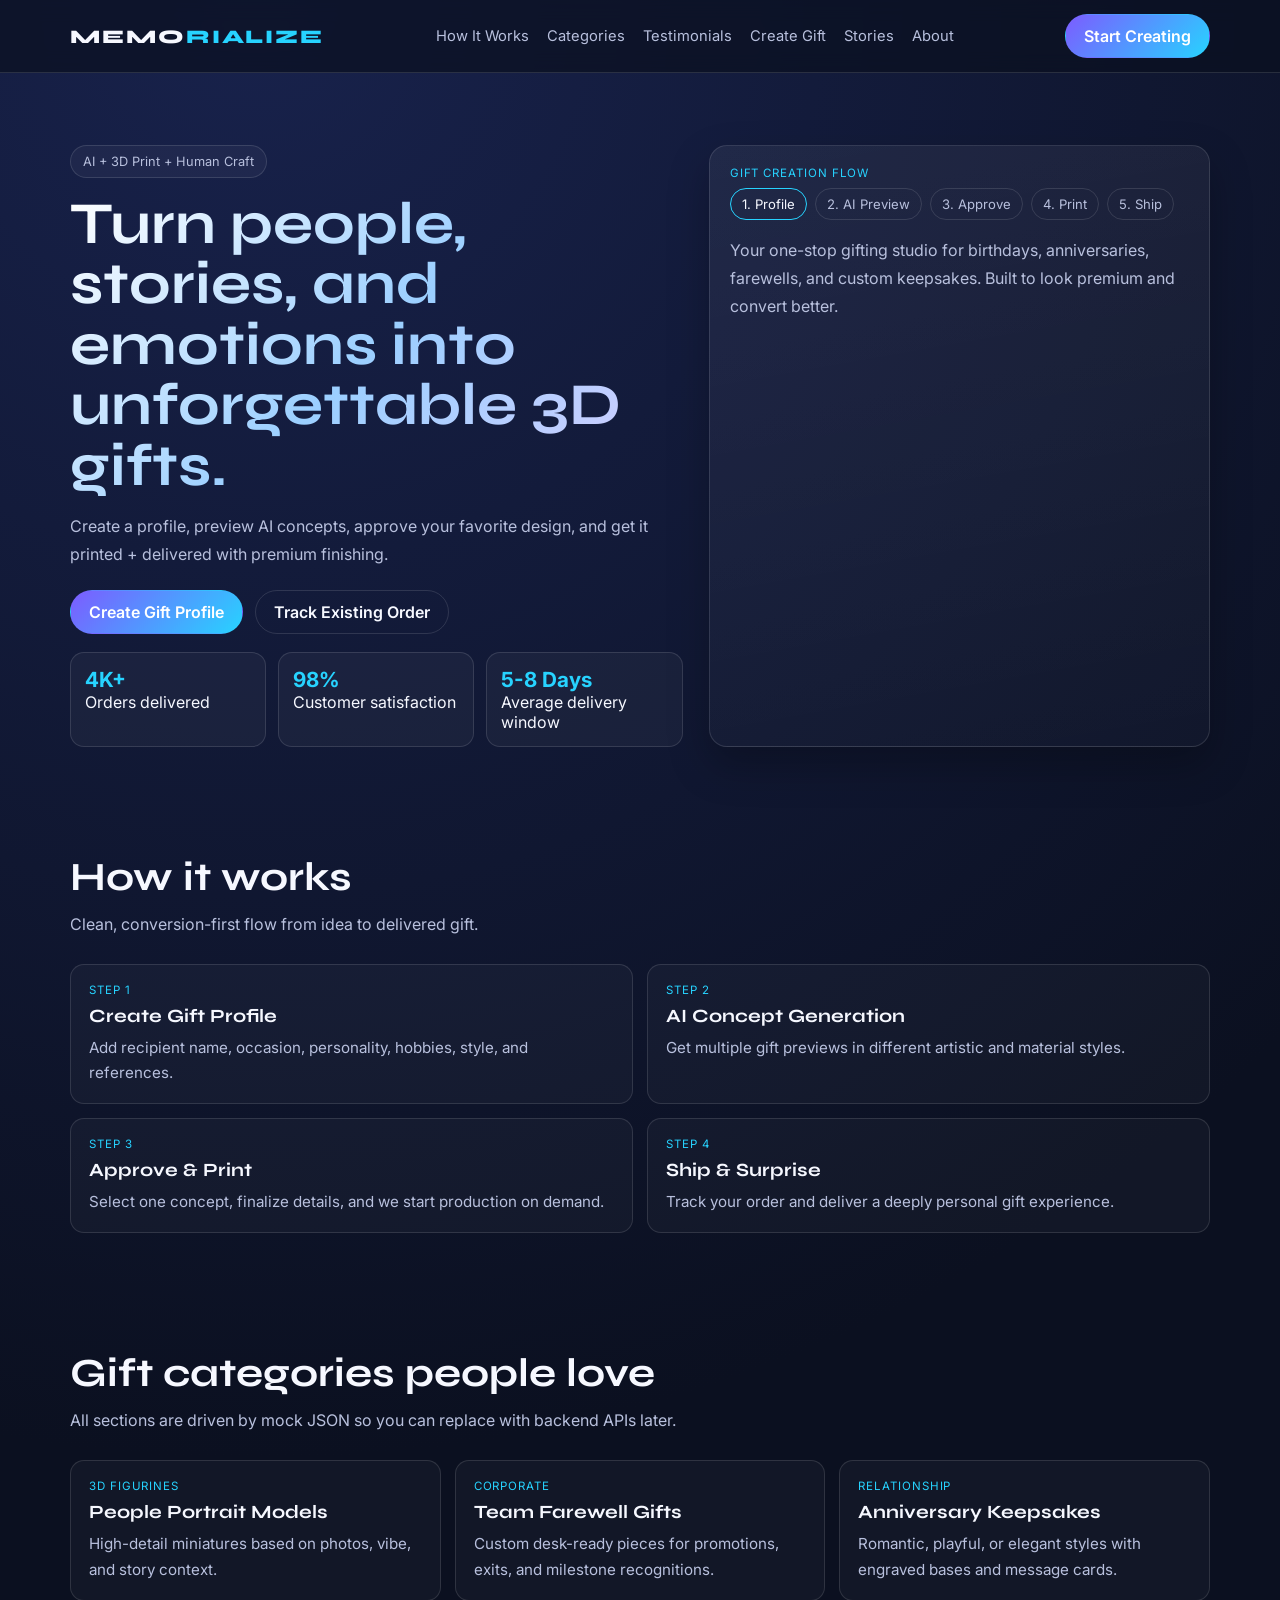
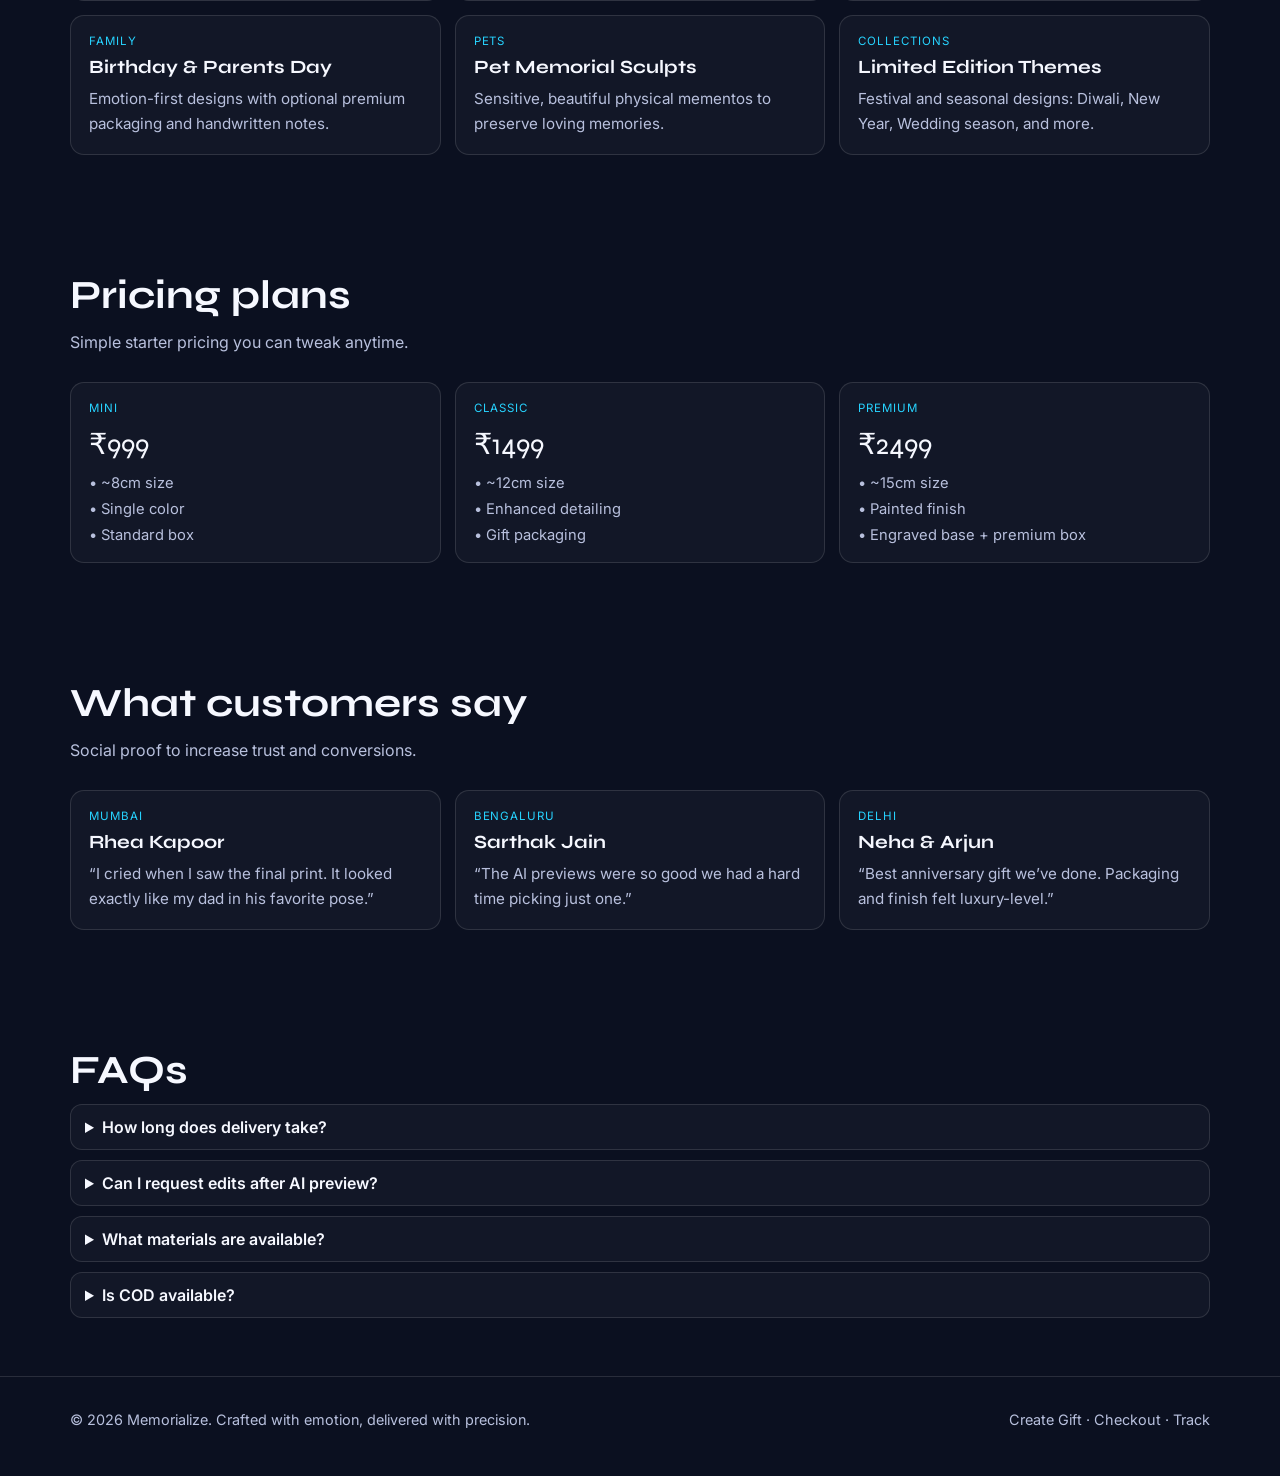
==== index.html @ d3a34fac "Revamp frontend with multi-page gifting flow and JSON-driven mock content" ====
<!DOCTYPE html>
<html lang="en">
<head>
  <meta charset="UTF-8" />
  <meta name="viewport" content="width=device-width, initial-scale=1.0" />
  <title>Memorialize — Custom AI-Powered 3D Gifts</title>
  <link rel="preconnect" href="https://fonts.googleapis.com">
  <link rel="preconnect" href="https://fonts.gstatic.com" crossorigin>
  <link href="https://fonts.googleapis.com/css2?family=Inter:wght@400;500;600;700&family=Syne:wght@600;700;800&display=swap" rel="stylesheet">
  <link rel="stylesheet" href="assets/css/styles.css" />
</head>
<body data-page="home">
  <header class="topbar">
    <div class="container nav">
      <a class="logo" href="index.html">MEMO<span>RIALIZE</span></a>
      <nav class="links">
        <a href="#how">How It Works</a>
        <a href="#categories">Categories</a>
        <a href="#testimonials">Testimonials</a>
        <a href="create-profile.html">Create Gift</a>
        <a href="stories.html">Stories</a>
        <a href="about.html">About</a>
      </nav>
      <a class="btn" href="create-profile.html">Start Creating</a>
    </div>
  </header>

  <main class="container">
    <section class="hero">
      <div>
        <span class="badge">AI + 3D Print + Human Craft</span>
        <h1 class="grad" id="heroTitle"></h1>
        <p class="lead" id="heroSubtitle"></p>
        <div class="hero-actions">
          <a class="btn" href="create-profile.html">Create Gift Profile</a>
          <a class="btn secondary" href="track-order.html">Track Existing Order</a>
        </div>
        <div class="metrics">
          <article class="metric"><b>4K+</b><p>Orders delivered</p></article>
          <article class="metric"><b>98%</b><p>Customer satisfaction</p></article>
          <article class="metric"><b>5-8 Days</b><p>Average delivery window</p></article>
        </div>
      </div>
      <aside class="card panel">
        <div class="kicker">Gift Creation Flow</div>
        <div class="stepper">
          <span class="active">1. Profile</span><span>2. AI Preview</span><span>3. Approve</span><span>4. Print</span><span>5. Ship</span>
        </div>
        <p class="lead">Your one-stop gifting studio for birthdays, anniversaries, farewells, and custom keepsakes. Built to look premium and convert better.</p>
      </aside>
    </section>

    <section class="section" id="how">
      <h2>How it works</h2>
      <p class="sub">Clean, conversion-first flow from idea to delivered gift.</p>
      <div class="grid-2" id="howSteps"></div>
    </section>

    <section class="section" id="categories">
      <h2>Gift categories people love</h2>
      <p class="sub">All sections are driven by mock JSON so you can replace with backend APIs later.</p>
      <div class="grid-3" id="categoriesGrid"></div>
    </section>

    <section class="section">
      <h2>Pricing plans</h2>
      <p class="sub">Simple starter pricing you can tweak anytime.</p>
      <div class="grid-3" id="pricing"></div>
    </section>

    <section class="section" id="testimonials">
      <h2>What customers say</h2>
      <p class="sub">Social proof to increase trust and conversions.</p>
      <div class="grid-3" id="testimonialsGrid"></div>
    </section>

    <section class="section">
      <h2>FAQs</h2>
      <div class="faq" id="faq"></div>
    </section>
  </main>

  <footer class="footer">
    <div class="container" style="display:flex;justify-content:space-between;gap:14px;flex-wrap:wrap;">
      <p>© 2026 Memorialize. Crafted with emotion, delivered with precision.</p>
      <p><a href="create-profile.html">Create Gift</a> · <a href="review-checkout.html">Checkout</a> · <a href="track-order.html">Track</a></p>
    </div>
  </footer>

  <script src="assets/js/main.js"></script>
</body>
</html>
---- assets/css/styles.css ----
:root {
  --bg: #0b1020;
  --bg-soft: #121935;
  --surface: #171f42;
  --surface-2: #1d2755;
  --text: #f6f8ff;
  --muted: #b8c0dd;
  --brand: #7c5cff;
  --brand-2: #27d3ff;
  --accent: #ff5f7a;
  --success: #34d399;
  --border: rgba(255,255,255,0.12);
  --radius: 18px;
  --shadow: 0 18px 40px rgba(0,0,0,0.25);
}
* { box-sizing: border-box; margin: 0; padding: 0; }
body {
  font-family: Inter, system-ui, sans-serif;
  background: radial-gradient(circle at 20% 0%, #18224c 0%, var(--bg) 45%);
  color: var(--text);
  min-height: 100vh;
}
a { color: inherit; text-decoration: none; }
.container { width: min(1140px, 92%); margin: 0 auto; }
.topbar {
  position: sticky; top: 0; z-index: 50;
  backdrop-filter: blur(10px);
  background: rgba(11,16,32,0.7);
  border-bottom: 1px solid var(--border);
}
.nav { display: flex; align-items: center; justify-content: space-between; padding: 14px 0; gap: 20px; }
.logo { font-family: Syne, sans-serif; font-size: 1.2rem; letter-spacing: .1em; font-weight: 800; }
.logo span { color: var(--brand-2); }
.links { display: flex; gap: 18px; flex-wrap: wrap; font-size: .92rem; color: var(--muted); }
.links a:hover { color: var(--text); }
.btn {
  border: 1px solid transparent;
  background: linear-gradient(135deg, var(--brand), var(--brand-2));
  color: white; padding: 11px 18px; border-radius: 999px; font-weight: 600;
  display: inline-flex; align-items: center; gap: 8px;
}
.btn.secondary { background: transparent; border-color: var(--border); color: var(--text); }
.hero { padding: 72px 0 48px; display: grid; grid-template-columns: 1.1fr .9fr; gap: 26px; }
.badge { display: inline-flex; gap: 8px; align-items: center; border:1px solid var(--border); background: rgba(255,255,255,0.04); color: var(--muted); border-radius: 999px; padding: 8px 12px; font-size: .8rem; }
h1 { font-family: Syne, sans-serif; font-size: clamp(2rem,5vw,3.7rem); line-height: 1.02; margin: 16px 0; }
.grad { background: linear-gradient(135deg, #fff, #9bcfff, #d9ceff); -webkit-background-clip: text; color: transparent; }
.lead { color: var(--muted); line-height: 1.75; max-width: 62ch; }
.hero-actions { display: flex; flex-wrap: wrap; gap: 12px; margin-top: 22px; }
.card {
  background: linear-gradient(170deg, rgba(255,255,255,.06), rgba(255,255,255,.02));
  border: 1px solid var(--border);
  border-radius: var(--radius);
  box-shadow: var(--shadow);
}
.panel { padding: 20px; }
.metrics { display: grid; grid-template-columns: repeat(3,1fr); gap: 12px; margin-top: 18px; }
.metric { padding: 14px; border:1px solid var(--border); border-radius: 14px; background: rgba(255,255,255,0.04); }
.metric b { font-size: 1.3rem; color: var(--brand-2); }
.section { padding: 58px 0; }
.section h2 { font-family: Syne, sans-serif; font-size: clamp(1.5rem,3.4vw,2.5rem); margin-bottom: 10px; }
.section p.sub { color: var(--muted); margin-bottom: 26px; line-height: 1.7; }
.grid-3 { display: grid; grid-template-columns: repeat(3,1fr); gap: 14px; }
.grid-2 { display: grid; grid-template-columns: repeat(2,1fr); gap: 14px; }
.item { padding: 18px; border: 1px solid var(--border); border-radius: 14px; background: rgba(255,255,255,0.03); }
.kicker { font-size: .72rem; letter-spacing: .08em; text-transform: uppercase; color: var(--brand-2); margin-bottom: 8px; }
.item h3 { margin-bottom: 8px; font-family: Syne, sans-serif; }
.item p { color: var(--muted); line-height: 1.65; font-size: .95rem; }
.price { font-size: 1.8rem; font-family: Syne, sans-serif; margin: 12px 0; }
ul.clean { list-style: none; display: grid; gap: 8px; color: var(--muted); font-size: .92rem; }
.footer { padding: 34px 0 48px; border-top: 1px solid var(--border); color: var(--muted); font-size: .9rem; }
.faq { display: grid; gap: 10px; }
details { border: 1px solid var(--border); border-radius: 12px; padding: 12px 14px; background: rgba(255,255,255,0.03); }
summary { cursor: pointer; font-weight: 600; }
details p { margin-top: 8px; color: var(--muted); }
.form { display: grid; grid-template-columns: repeat(2,1fr); gap: 12px; }
.field { display: grid; gap: 7px; }
.field label { font-size: .85rem; color: var(--muted); }
.field input, .field textarea, .field select {
  width: 100%; border-radius: 12px; border: 1px solid var(--border);
  background: var(--surface); color: var(--text); padding: 10px 12px; font: inherit;
}
.field textarea { min-height: 110px; }
.full { grid-column: 1/-1; }
.stepper { display: flex; gap: 8px; flex-wrap: wrap; margin-bottom: 16px; }
.stepper span { padding: 7px 11px; border: 1px solid var(--border); border-radius: 999px; color: var(--muted); font-size: .82rem; }
.stepper span.active { border-color: var(--brand-2); color: var(--text); }
.timeline { display: grid; gap: 10px; }
.track-step { border-left: 3px solid var(--border); padding: 8px 0 8px 12px; color: var(--muted); }
.track-step.done { border-color: var(--success); color: #d7fce7; }
.track-step.current { border-color: var(--brand-2); color: #dbf6ff; }
@media (max-width: 900px) {
  .hero, .grid-3, .grid-2, .form { grid-template-columns: 1fr; }
  .links { display: none; }
}
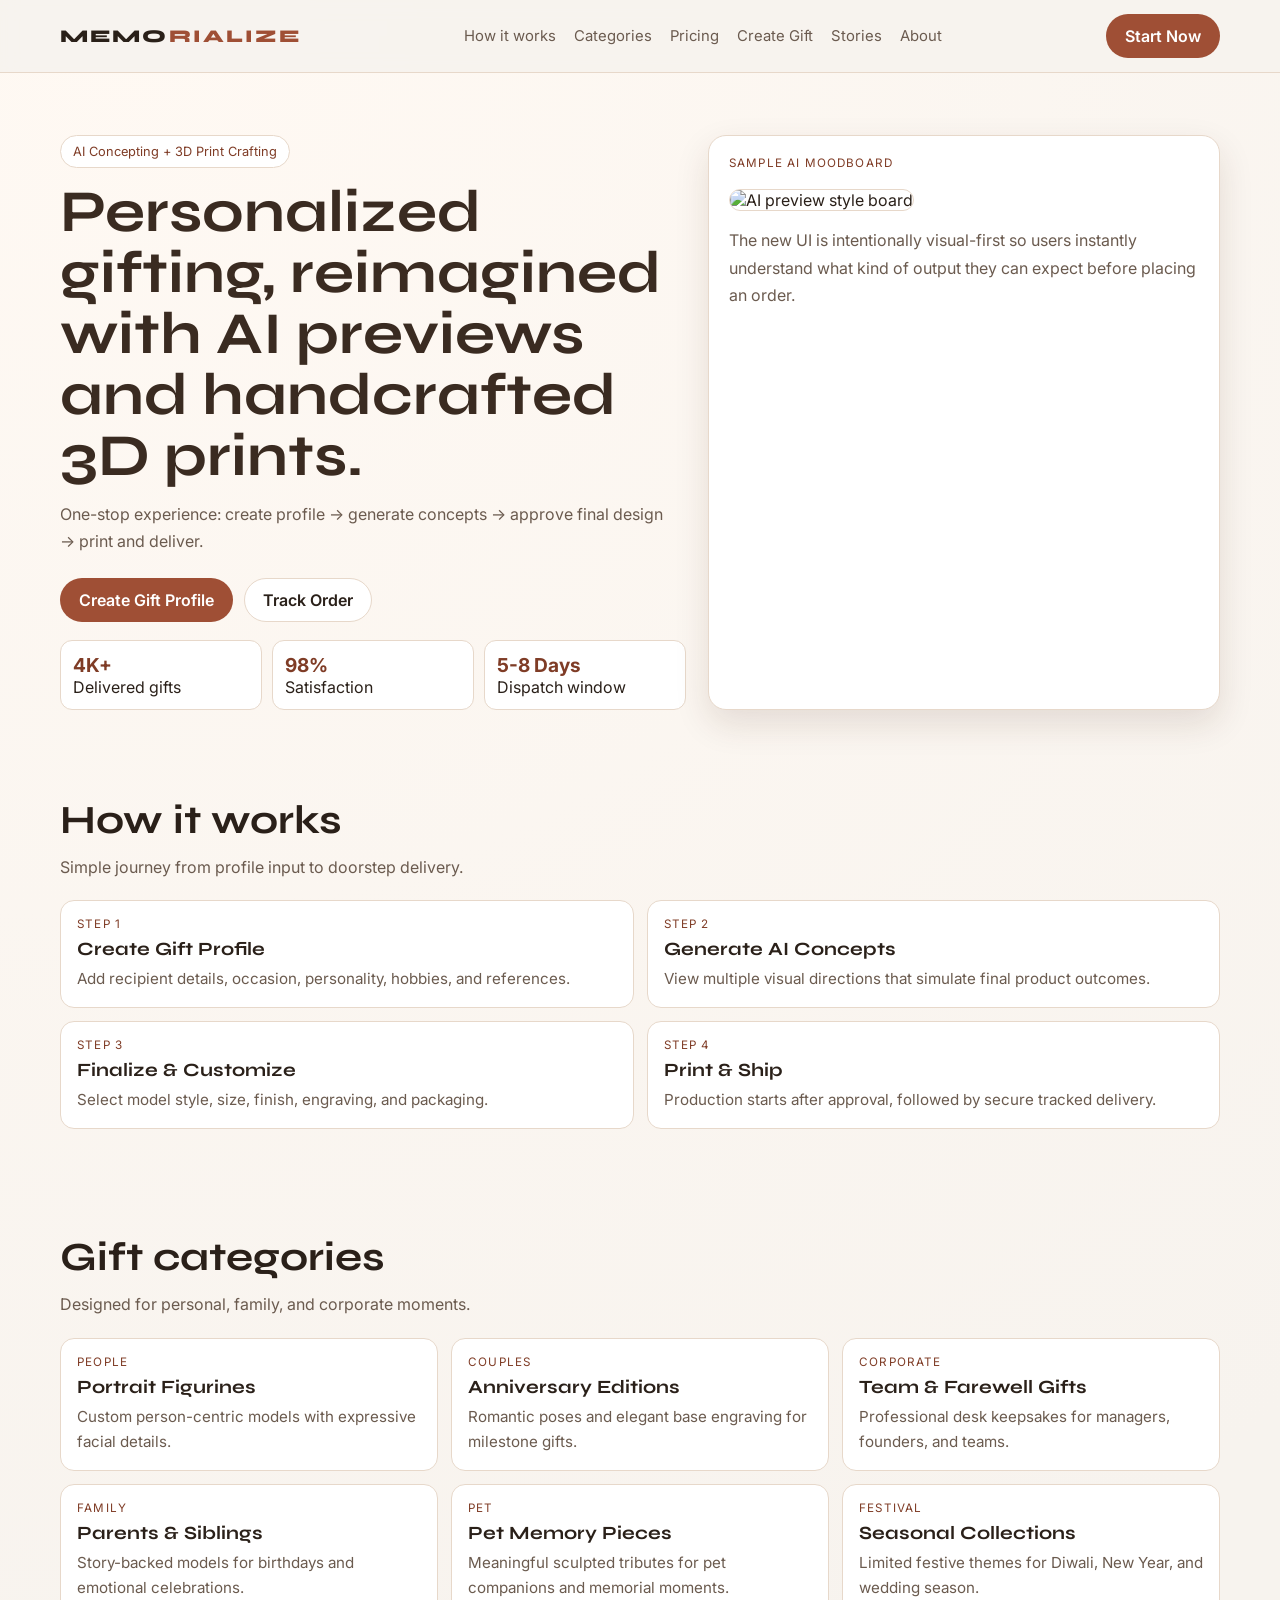
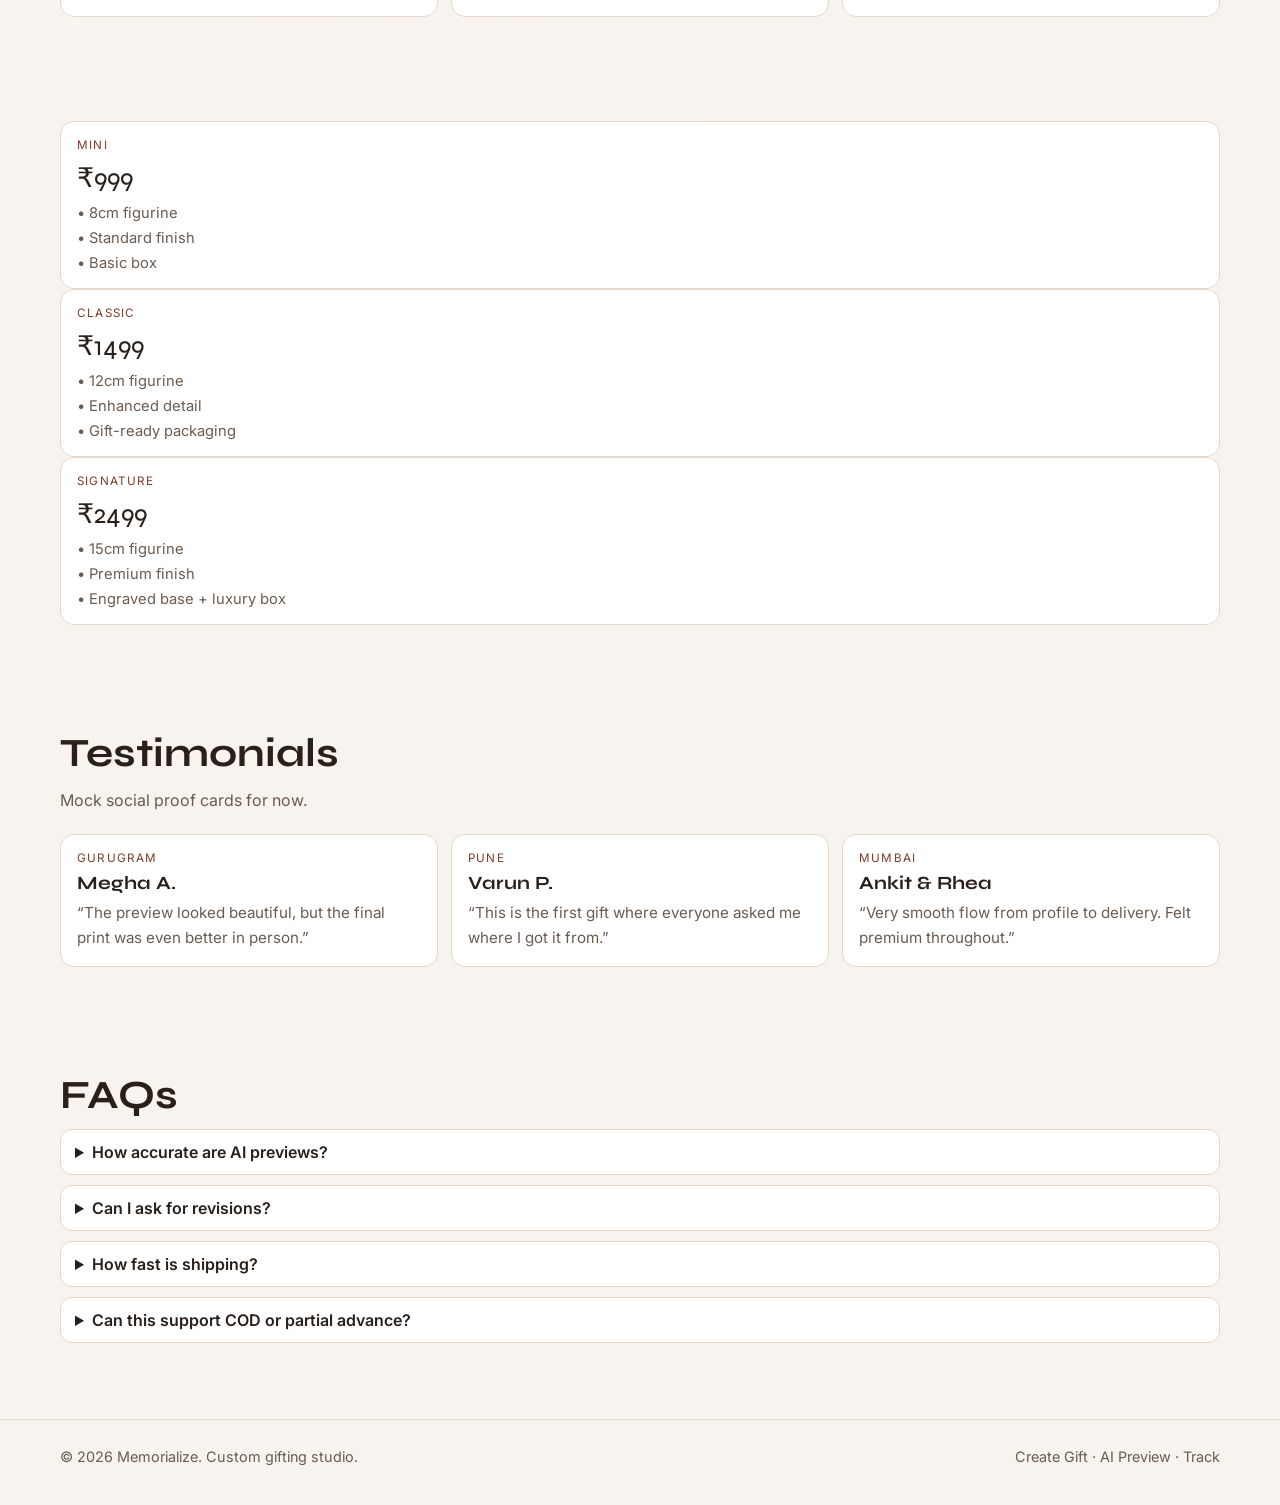
==== commit 2ac6f301: "Complete UI revamp with image-led AI preview flow and warm premium theme" ====
--- a/index.html
+++ b/index.html
@@ -3,7 +3,7 @@
 <head>
   <meta charset="UTF-8" />
   <meta name="viewport" content="width=device-width, initial-scale=1.0" />
-  <title>Memorialize — Custom AI-Powered 3D Gifts</title>
+  <title>Memorialize — One-stop Custom Gifting</title>
   <link rel="preconnect" href="https://fonts.googleapis.com">
   <link rel="preconnect" href="https://fonts.gstatic.com" crossorigin>
   <link href="https://fonts.googleapis.com/css2?family=Inter:wght@400;500;600;700&family=Syne:wght@600;700;800&display=swap" rel="stylesheet">
@@ -14,79 +14,77 @@
     <div class="container nav">
       <a class="logo" href="index.html">MEMO<span>RIALIZE</span></a>
       <nav class="links">
-        <a href="#how">How It Works</a>
+        <a href="#how">How it works</a>
         <a href="#categories">Categories</a>
-        <a href="#testimonials">Testimonials</a>
+        <a href="#pricing">Pricing</a>
         <a href="create-profile.html">Create Gift</a>
         <a href="stories.html">Stories</a>
         <a href="about.html">About</a>
       </nav>
-      <a class="btn" href="create-profile.html">Start Creating</a>
+      <a class="btn" href="create-profile.html">Start Now</a>
     </div>
   </header>
 
   <main class="container">
     <section class="hero">
       <div>
-        <span class="badge">AI + 3D Print + Human Craft</span>
+        <span class="badge">AI Concepting + 3D Print Crafting</span>
         <h1 class="grad" id="heroTitle"></h1>
         <p class="lead" id="heroSubtitle"></p>
         <div class="hero-actions">
           <a class="btn" href="create-profile.html">Create Gift Profile</a>
-          <a class="btn secondary" href="track-order.html">Track Existing Order</a>
+          <a class="btn secondary" href="track-order.html">Track Order</a>
         </div>
         <div class="metrics">
-          <article class="metric"><b>4K+</b><p>Orders delivered</p></article>
-          <article class="metric"><b>98%</b><p>Customer satisfaction</p></article>
-          <article class="metric"><b>5-8 Days</b><p>Average delivery window</p></article>
+          <article class="metric"><b>4K+</b><span>Delivered gifts</span></article>
+          <article class="metric"><b>98%</b><span>Satisfaction</span></article>
+          <article class="metric"><b>5-8 Days</b><span>Dispatch window</span></article>
         </div>
       </div>
       <aside class="card panel">
-        <div class="kicker">Gift Creation Flow</div>
-        <div class="stepper">
-          <span class="active">1. Profile</span><span>2. AI Preview</span><span>3. Approve</span><span>4. Print</span><span>5. Ship</span>
-        </div>
-        <p class="lead">Your one-stop gifting studio for birthdays, anniversaries, farewells, and custom keepsakes. Built to look premium and convert better.</p>
+        <div class="kicker">Sample AI Moodboard</div>
+        <img class="preview-image" id="heroImage" src="" alt="Gift visual style" />
+        <p class="lead">The new UI is intentionally visual-first so users instantly understand what kind of output they can expect before placing an order.</p>
       </aside>
     </section>
 
-    <section class="section" id="how">
+    <section id="how" class="section">
       <h2>How it works</h2>
-      <p class="sub">Clean, conversion-first flow from idea to delivered gift.</p>
+      <p class="sub">Simple journey from profile input to doorstep delivery.</p>
       <div class="grid-2" id="howSteps"></div>
     </section>
 
-    <section class="section" id="categories">
-      <h2>Gift categories people love</h2>
-      <p class="sub">All sections are driven by mock JSON so you can replace with backend APIs later.</p>
+    <section id="categories" class="section">
+      <h2>Gift categories</h2>
+      <p class="sub">Designed for personal, family, and corporate moments.</p>
       <div class="grid-3" id="categoriesGrid"></div>
     </section>
 
-    <section class="section">
-      <h2>Pricing plans</h2>
-      <p class="sub">Simple starter pricing you can tweak anytime.</p>
+    <section id="pricing" class="section">
+      <h2>Pricing</h2>
+      <p class="sub">Starter plans with room for premium upsells.</p>
       <div class="grid-3" id="pricing"></div>
     </section>
 
-    <section class="section" id="testimonials">
-      <h2>What customers say</h2>
-      <p class="sub">Social proof to increase trust and conversions.</p>
+    <section class="section">
+      <h2>Testimonials</h2>
+      <p class="sub">Mock social proof cards for now.</p>
       <div class="grid-3" id="testimonialsGrid"></div>
     </section>
 
     <section class="section">
       <h2>FAQs</h2>
-      <div class="faq" id="faq"></div>
+      <div id="faq" class="faq"></div>
     </section>
   </main>
 
   <footer class="footer">
-    <div class="container" style="display:flex;justify-content:space-between;gap:14px;flex-wrap:wrap;">
-      <p>© 2026 Memorialize. Crafted with emotion, delivered with precision.</p>
-      <p><a href="create-profile.html">Create Gift</a> · <a href="review-checkout.html">Checkout</a> · <a href="track-order.html">Track</a></p>
+    <div class="container" style="display:flex;justify-content:space-between;flex-wrap:wrap;gap:10px">
+      <p>© 2026 Memorialize. Custom gifting studio.</p>
+      <p><a href="create-profile.html">Create Gift</a> · <a href="ai-preview.html">AI Preview</a> · <a href="track-order.html">Track</a></p>
     </div>
   </footer>
 
   <script src="assets/js/main.js"></script>
 </body>
-</html>
+</html>
--- a/assets/css/styles.css
+++ b/assets/css/styles.css
@@ -1,94 +1,132 @@
 :root {
-  --bg: #0b1020;
-  --bg-soft: #121935;
-  --surface: #171f42;
-  --surface-2: #1d2755;
-  --text: #f6f8ff;
-  --muted: #b8c0dd;
-  --brand: #7c5cff;
-  --brand-2: #27d3ff;
-  --accent: #ff5f7a;
-  --success: #34d399;
-  --border: rgba(255,255,255,0.12);
+  --bg: #f7f3ee;
+  --bg-soft: #fffdf9;
+  --surface: #ffffff;
+  --surface-alt: #f1e7db;
+  --text: #2a2019;
+  --muted: #6b5b4f;
+  --brand: #9f4f35;
+  --brand-dark: #7f3c26;
+  --accent: #d48f5f;
+  --ok: #2f7d5b;
+  --border: #e7d8ca;
   --radius: 18px;
-  --shadow: 0 18px 40px rgba(0,0,0,0.25);
+  --shadow: 0 14px 35px rgba(69, 35, 13, .12);
 }
 * { box-sizing: border-box; margin: 0; padding: 0; }
+html, body { min-height: 100%; }
 body {
-  font-family: Inter, system-ui, sans-serif;
-  background: radial-gradient(circle at 20% 0%, #18224c 0%, var(--bg) 45%);
+  font-family: Inter, system-ui, -apple-system, sans-serif;
   color: var(--text);
-  min-height: 100vh;
+  background: radial-gradient(circle at 10% 0%, #fff9f3 0%, var(--bg) 55%);
 }
 a { color: inherit; text-decoration: none; }
-.container { width: min(1140px, 92%); margin: 0 auto; }
+.container { width: min(1160px, 92%); margin: 0 auto; }
 .topbar {
-  position: sticky; top: 0; z-index: 50;
-  backdrop-filter: blur(10px);
-  background: rgba(11,16,32,0.7);
+  position: sticky; top: 0; z-index: 60;
+  background: rgba(247, 243, 238, 0.93);
+  backdrop-filter: blur(8px);
   border-bottom: 1px solid var(--border);
 }
-.nav { display: flex; align-items: center; justify-content: space-between; padding: 14px 0; gap: 20px; }
-.logo { font-family: Syne, sans-serif; font-size: 1.2rem; letter-spacing: .1em; font-weight: 800; }
-.logo span { color: var(--brand-2); }
-.links { display: flex; gap: 18px; flex-wrap: wrap; font-size: .92rem; color: var(--muted); }
-.links a:hover { color: var(--text); }
+.nav { display: flex; align-items: center; justify-content: space-between; gap: 16px; padding: 14px 0; }
+.logo { font-family: Syne, sans-serif; letter-spacing: .12em; font-weight: 800; font-size: 1.12rem; }
+.logo span { color: var(--brand); }
+.links { display: flex; flex-wrap: wrap; gap: 18px; color: var(--muted); font-size: .93rem; }
+.links a:hover { color: var(--brand-dark); }
 .btn {
   border: 1px solid transparent;
-  background: linear-gradient(135deg, var(--brand), var(--brand-2));
-  color: white; padding: 11px 18px; border-radius: 999px; font-weight: 600;
-  display: inline-flex; align-items: center; gap: 8px;
+  background: var(--brand);
+  color: #fff;
+  padding: 11px 18px;
+  border-radius: 999px;
+  font-weight: 600;
+  display: inline-flex;
+  align-items: center;
+  gap: 8px;
 }
-.btn.secondary { background: transparent; border-color: var(--border); color: var(--text); }
-.hero { padding: 72px 0 48px; display: grid; grid-template-columns: 1.1fr .9fr; gap: 26px; }
-.badge { display: inline-flex; gap: 8px; align-items: center; border:1px solid var(--border); background: rgba(255,255,255,0.04); color: var(--muted); border-radius: 999px; padding: 8px 12px; font-size: .8rem; }
-h1 { font-family: Syne, sans-serif; font-size: clamp(2rem,5vw,3.7rem); line-height: 1.02; margin: 16px 0; }
-.grad { background: linear-gradient(135deg, #fff, #9bcfff, #d9ceff); -webkit-background-clip: text; color: transparent; }
-.lead { color: var(--muted); line-height: 1.75; max-width: 62ch; }
-.hero-actions { display: flex; flex-wrap: wrap; gap: 12px; margin-top: 22px; }
+.btn:hover { background: var(--brand-dark); }
+.btn.secondary { background: #fff; color: var(--text); border-color: var(--border); }
+.hero {
+  padding: 62px 0 34px;
+  display: grid;
+  grid-template-columns: 1.1fr .9fr;
+  gap: 22px;
+}
+.badge {
+  display: inline-flex;
+  gap: 8px;
+  font-size: .8rem;
+  color: var(--brand-dark);
+  background: #fff;
+  border: 1px solid var(--border);
+  border-radius: 999px;
+  padding: 8px 12px;
+}
+h1 { font-family: Syne, sans-serif; font-size: clamp(2rem, 5.3vw, 3.7rem); line-height: 1.03; margin: 14px 0; }
+.grad { color: #3a2b21; }
+.lead { color: var(--muted); line-height: 1.72; max-width: 62ch; }
+.hero-actions { display: flex; flex-wrap: wrap; gap: 11px; margin-top: 22px; }
 .card {
-  background: linear-gradient(170deg, rgba(255,255,255,.06), rgba(255,255,255,.02));
   border: 1px solid var(--border);
+  background: var(--surface);
   border-radius: var(--radius);
   box-shadow: var(--shadow);
 }
 .panel { padding: 20px; }
-.metrics { display: grid; grid-template-columns: repeat(3,1fr); gap: 12px; margin-top: 18px; }
-.metric { padding: 14px; border:1px solid var(--border); border-radius: 14px; background: rgba(255,255,255,0.04); }
-.metric b { font-size: 1.3rem; color: var(--brand-2); }
-.section { padding: 58px 0; }
-.section h2 { font-family: Syne, sans-serif; font-size: clamp(1.5rem,3.4vw,2.5rem); margin-bottom: 10px; }
-.section p.sub { color: var(--muted); margin-bottom: 26px; line-height: 1.7; }
-.grid-3 { display: grid; grid-template-columns: repeat(3,1fr); gap: 14px; }
-.grid-2 { display: grid; grid-template-columns: repeat(2,1fr); gap: 14px; }
-.item { padding: 18px; border: 1px solid var(--border); border-radius: 14px; background: rgba(255,255,255,0.03); }
-.kicker { font-size: .72rem; letter-spacing: .08em; text-transform: uppercase; color: var(--brand-2); margin-bottom: 8px; }
-.item h3 { margin-bottom: 8px; font-family: Syne, sans-serif; }
+.preview-image {
+  width: 100%;
+  height: 260px;
+  object-fit: cover;
+  border-radius: 14px;
+  border: 1px solid var(--border);
+  margin: 12px 0 16px;
+}
+.metrics { display: grid; grid-template-columns: repeat(3, 1fr); gap: 10px; margin-top: 18px; }
+.metric { background: #fff; border: 1px solid var(--border); border-radius: 12px; padding: 12px; }
+.metric b { display: block; color: var(--brand-dark); font-size: 1.2rem; }
+.section { padding: 52px 0; }
+.section h2 { font-family: Syne, sans-serif; font-size: clamp(1.45rem, 3.5vw, 2.5rem); margin-bottom: 10px; }
+.section p.sub { color: var(--muted); margin-bottom: 20px; line-height: 1.65; }
+.grid-2 { display: grid; grid-template-columns: repeat(2, 1fr); gap: 13px; }
+.grid-3 { display: grid; grid-template-columns: repeat(3, 1fr); gap: 13px; }
+.item {
+  border: 1px solid var(--border);
+  border-radius: 14px;
+  background: var(--surface);
+  padding: 16px;
+}
+.item h3 { font-family: Syne, sans-serif; margin-bottom: 6px; }
 .item p { color: var(--muted); line-height: 1.65; font-size: .95rem; }
-.price { font-size: 1.8rem; font-family: Syne, sans-serif; margin: 12px 0; }
-ul.clean { list-style: none; display: grid; gap: 8px; color: var(--muted); font-size: .92rem; }
-.footer { padding: 34px 0 48px; border-top: 1px solid var(--border); color: var(--muted); font-size: .9rem; }
+.kicker { font-size: .73rem; text-transform: uppercase; letter-spacing: .1em; color: var(--brand-dark); margin-bottom: 7px; }
+.price { font-family: Syne, sans-serif; font-size: 1.7rem; margin: 10px 0; }
+ul.clean { list-style: none; display: grid; gap: 7px; color: var(--muted); font-size: .92rem; }
 .faq { display: grid; gap: 10px; }
-details { border: 1px solid var(--border); border-radius: 12px; padding: 12px 14px; background: rgba(255,255,255,0.03); }
+details { border: 1px solid var(--border); border-radius: 12px; background: var(--surface); padding: 12px 14px; }
 summary { cursor: pointer; font-weight: 600; }
 details p { margin-top: 8px; color: var(--muted); }
-.form { display: grid; grid-template-columns: repeat(2,1fr); gap: 12px; }
+.stepper { display: flex; flex-wrap: wrap; gap: 7px; margin-bottom: 14px; }
+.stepper span { border: 1px solid var(--border); border-radius: 999px; padding: 7px 10px; color: var(--muted); font-size: .82rem; }
+.stepper span.active { border-color: var(--brand); color: var(--brand-dark); font-weight: 600; }
+.form { display: grid; grid-template-columns: repeat(2, 1fr); gap: 12px; }
 .field { display: grid; gap: 7px; }
 .field label { font-size: .85rem; color: var(--muted); }
 .field input, .field textarea, .field select {
-  width: 100%; border-radius: 12px; border: 1px solid var(--border);
-  background: var(--surface); color: var(--text); padding: 10px 12px; font: inherit;
+  border: 1px solid var(--border);
+  border-radius: 12px;
+  background: var(--bg-soft);
+  color: var(--text);
+  font: inherit;
+  padding: 10px 12px;
 }
-.field textarea { min-height: 110px; }
-.full { grid-column: 1/-1; }
-.stepper { display: flex; gap: 8px; flex-wrap: wrap; margin-bottom: 16px; }
-.stepper span { padding: 7px 11px; border: 1px solid var(--border); border-radius: 999px; color: var(--muted); font-size: .82rem; }
-.stepper span.active { border-color: var(--brand-2); color: var(--text); }
+.field textarea { min-height: 100px; }
+.full { grid-column: 1 / -1; }
 .timeline { display: grid; gap: 10px; }
 .track-step { border-left: 3px solid var(--border); padding: 8px 0 8px 12px; color: var(--muted); }
-.track-step.done { border-color: var(--success); color: #d7fce7; }
-.track-step.current { border-color: var(--brand-2); color: #dbf6ff; }
+.track-step.done { border-color: var(--ok); color: #245e45; }
+.track-step.current { border-color: var(--brand); color: var(--brand-dark); }
+.footer { margin-top: 24px; border-top: 1px solid var(--border); color: var(--muted); padding: 28px 0 40px; font-size: .9rem; }
 @media (max-width: 900px) {
-  .hero, .grid-3, .grid-2, .form { grid-template-columns: 1fr; }
+  .hero, .grid-2, .grid-3, .form { grid-template-columns: 1fr; }
   .links { display: none; }
+  .preview-image { height: 220px; }
 }
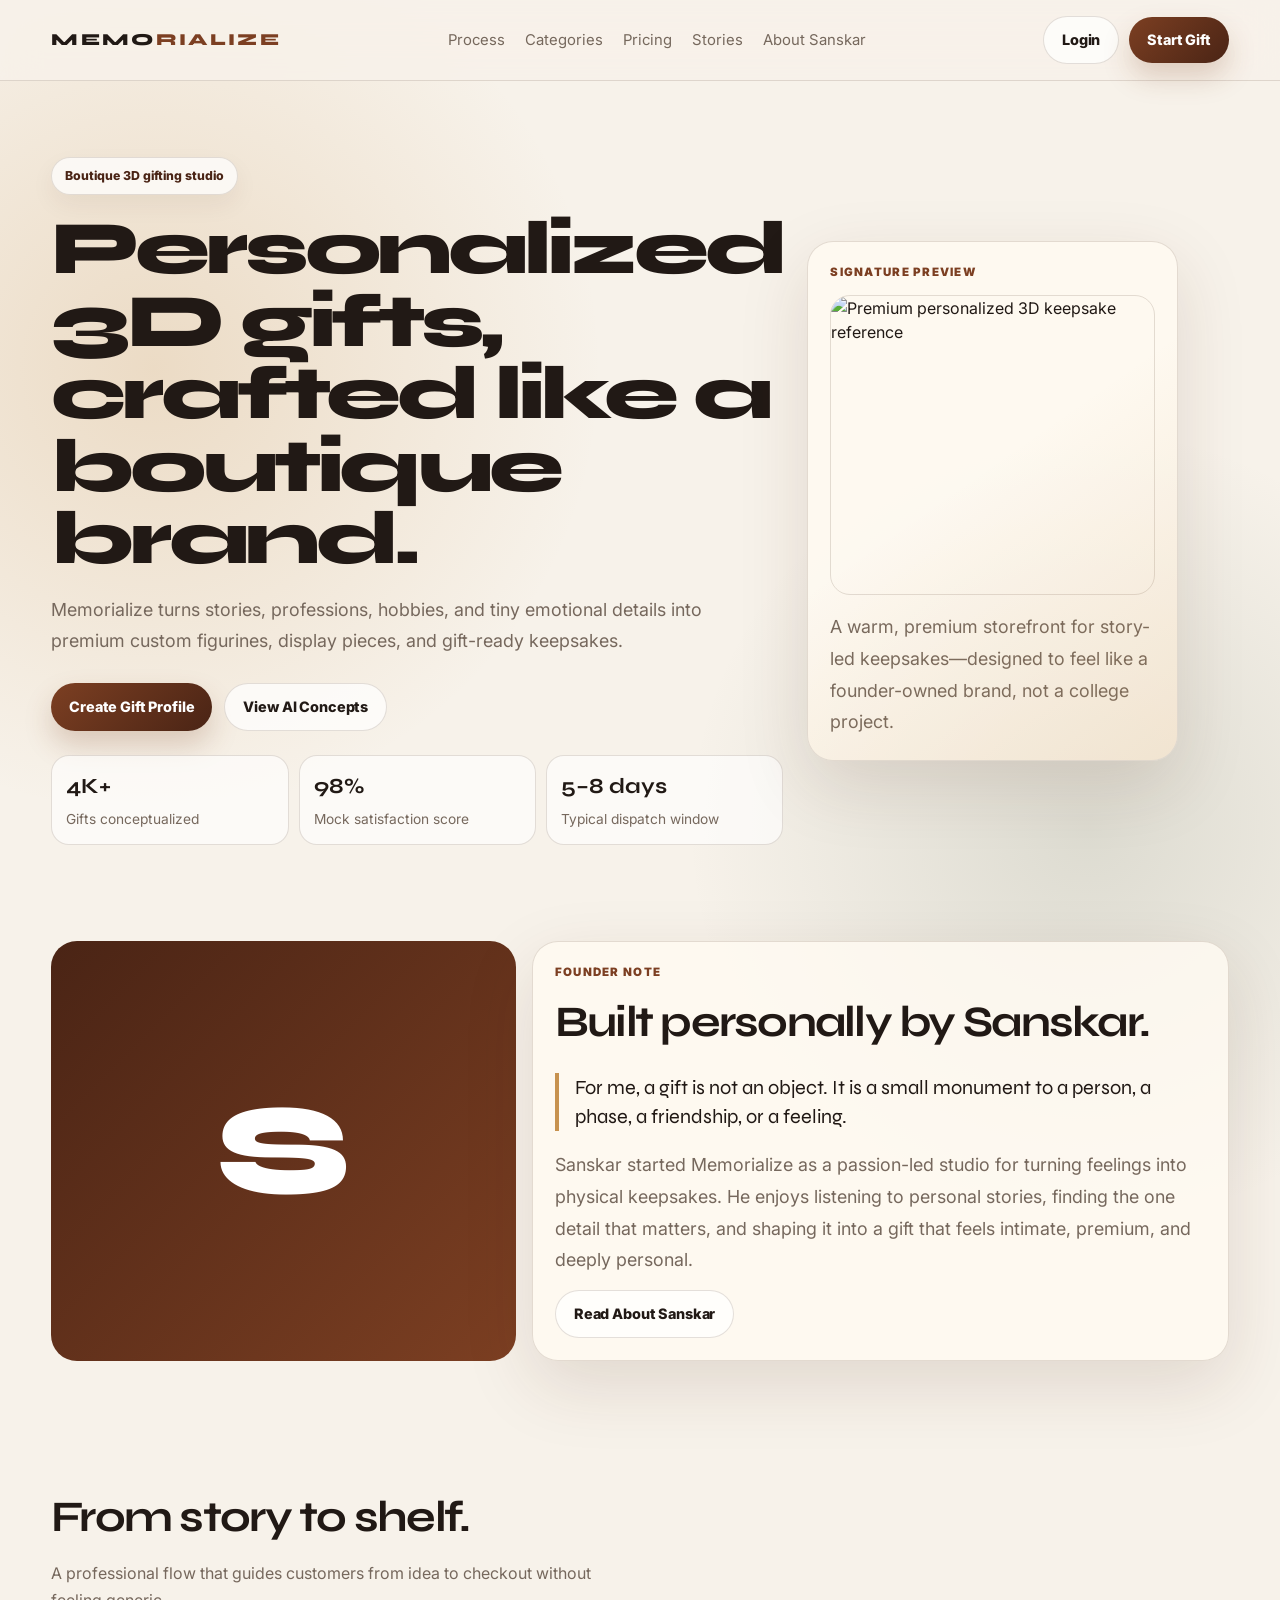
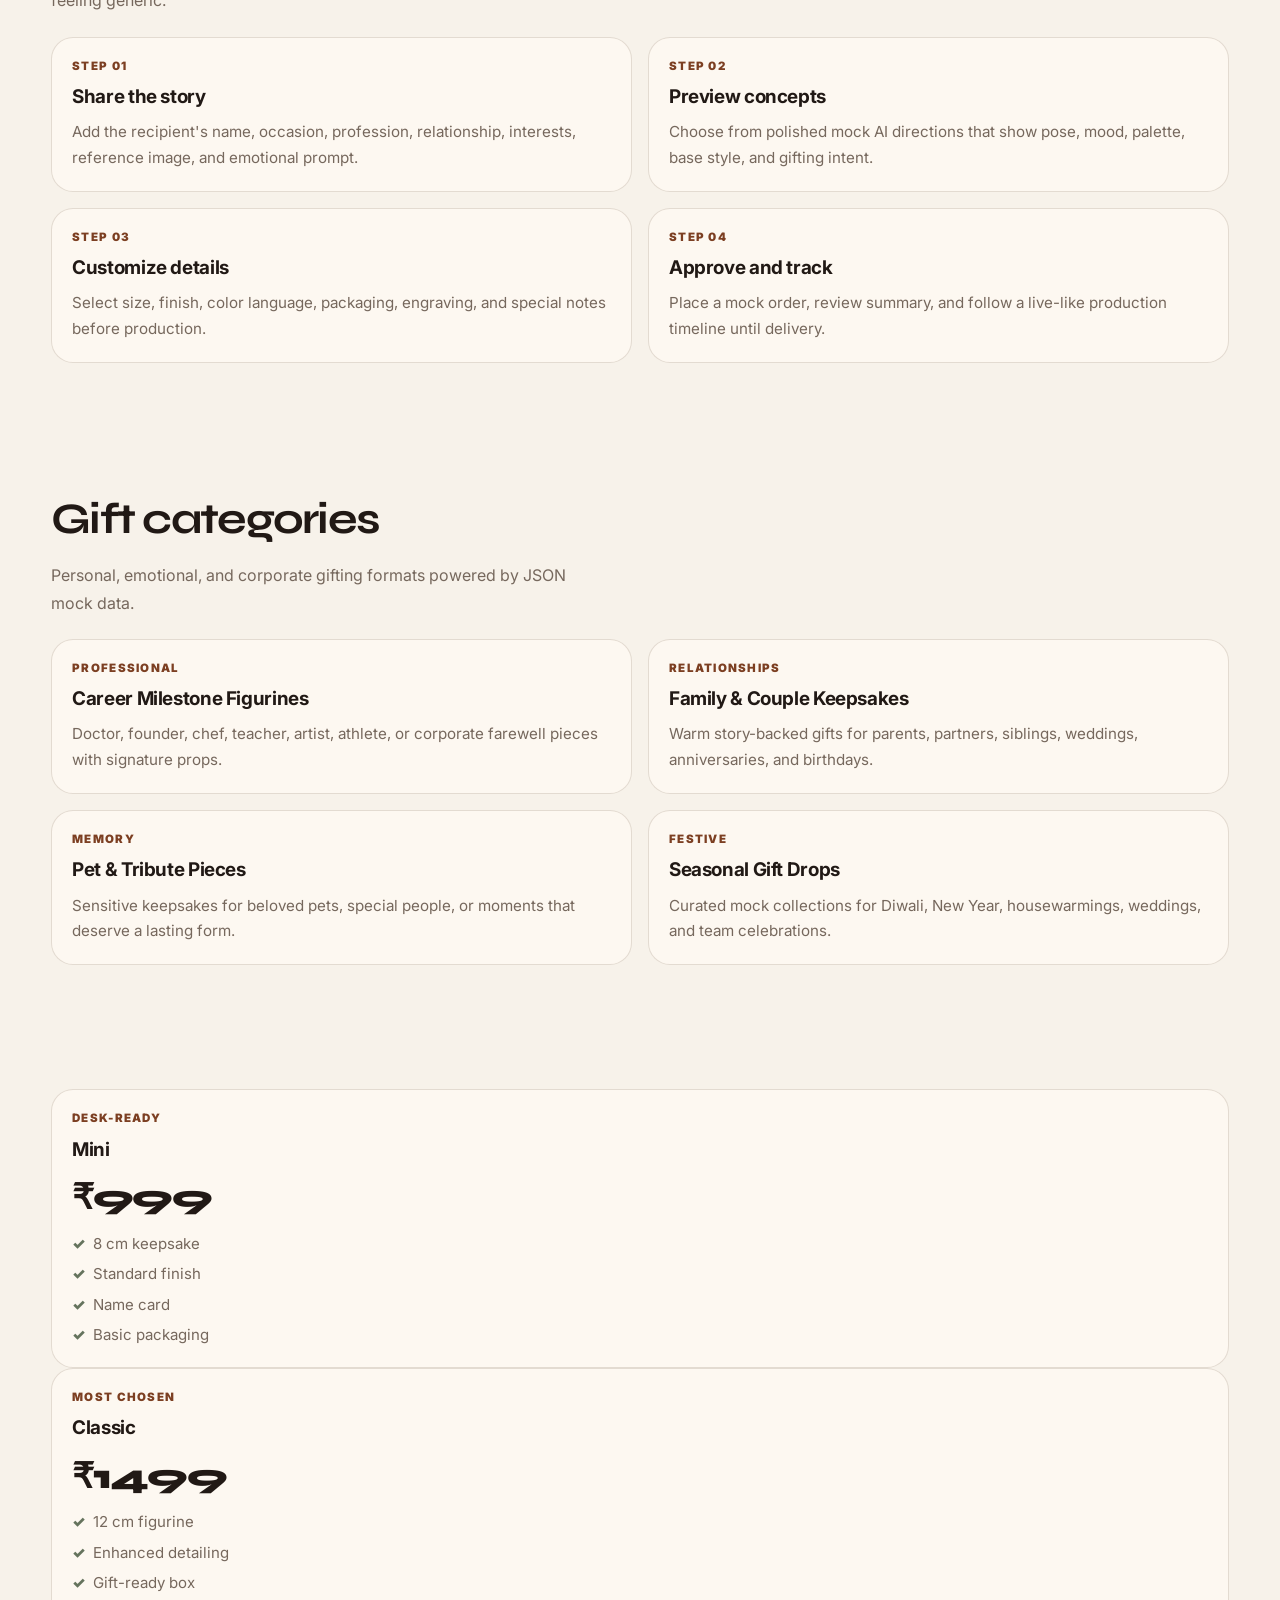
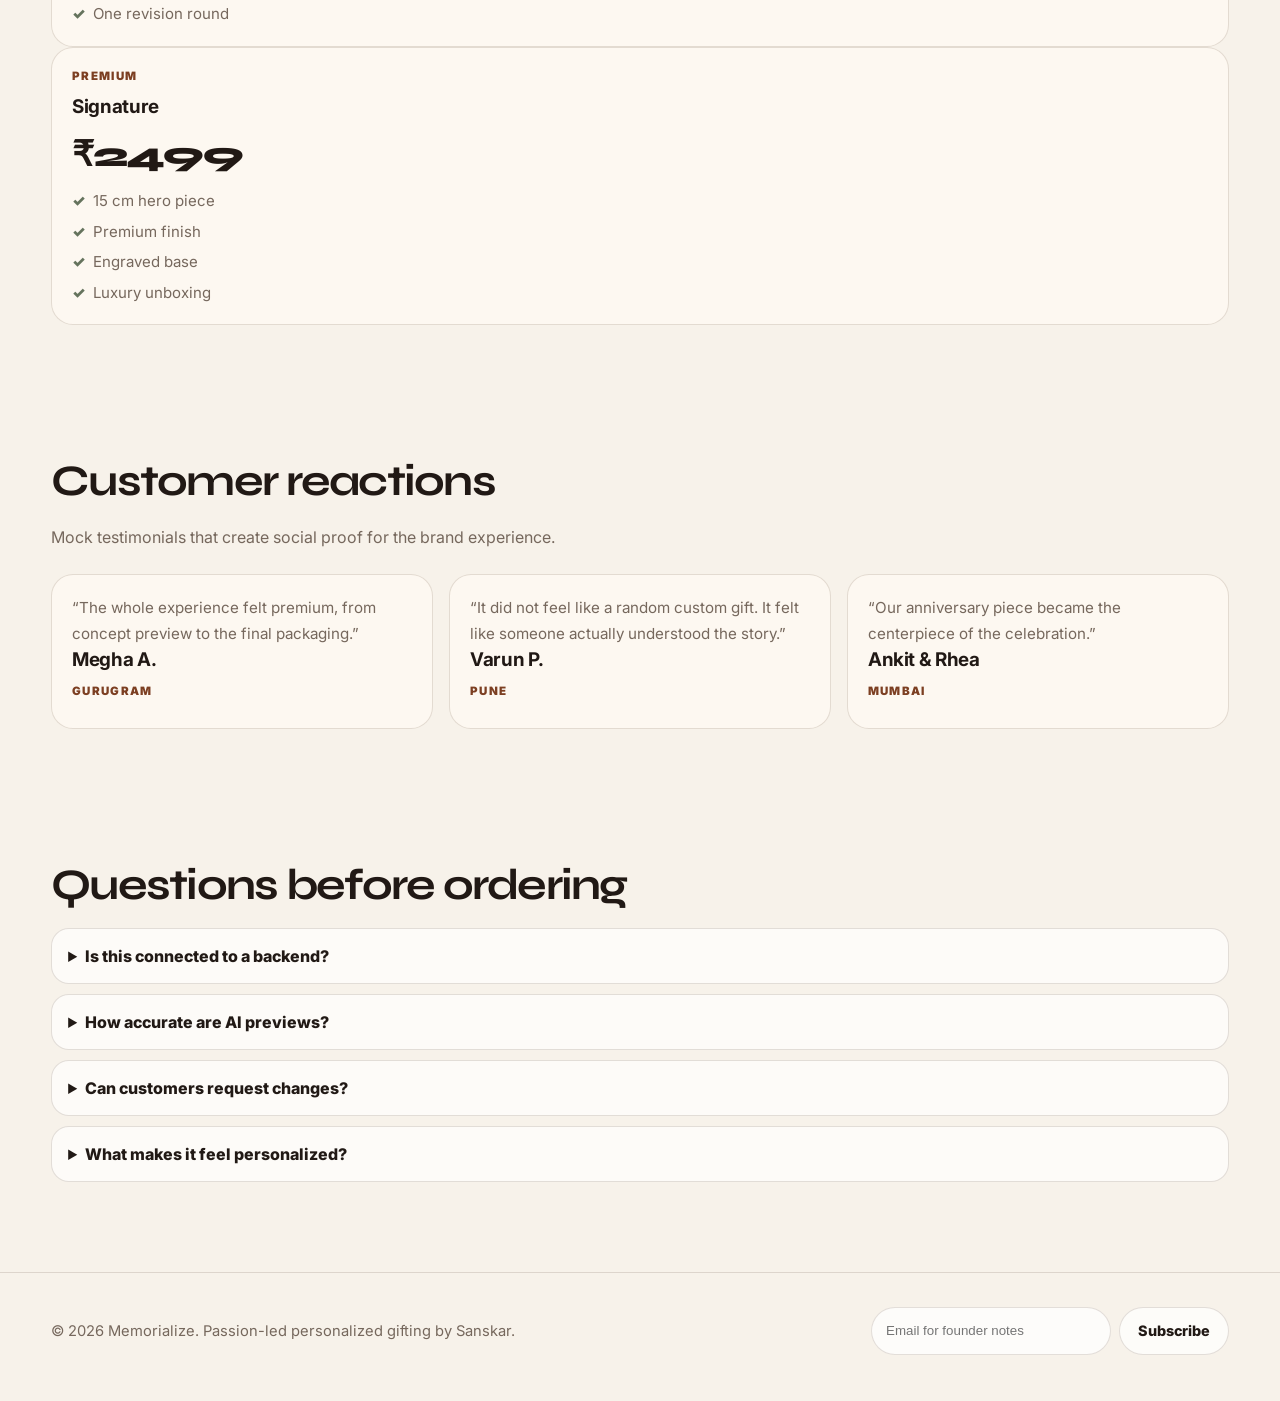
==== commit 9b402380: "Polish Memorialize brand experience" ====
--- a/index.html
+++ b/index.html
@@ -3,10 +3,10 @@
 <head>
   <meta charset="UTF-8" />
   <meta name="viewport" content="width=device-width, initial-scale=1.0" />
-  <title>Memorialize — One-stop Custom Gifting</title>
+  <title>Memorialize — Personalized Premium Keepsakes</title>
   <link rel="preconnect" href="https://fonts.googleapis.com">
   <link rel="preconnect" href="https://fonts.gstatic.com" crossorigin>
-  <link href="https://fonts.googleapis.com/css2?family=Inter:wght@400;500;600;700&family=Syne:wght@600;700;800&display=swap" rel="stylesheet">
+  <link href="https://fonts.googleapis.com/css2?family=Inter:wght@400;500;600;700;800&family=Syne:wght@600;700;800&display=swap" rel="stylesheet">
   <link rel="stylesheet" href="assets/css/styles.css" />
 </head>
 <body data-page="home">
@@ -14,77 +14,79 @@
     <div class="container nav">
       <a class="logo" href="index.html">MEMO<span>RIALIZE</span></a>
       <nav class="links">
-        <a href="#how">How it works</a>
+        <a href="#how">Process</a>
         <a href="#categories">Categories</a>
         <a href="#pricing">Pricing</a>
-        <a href="create-profile.html">Create Gift</a>
         <a href="stories.html">Stories</a>
-        <a href="about.html">About</a>
+        <a href="about.html">About Sanskar</a>
       </nav>
-      <a class="btn" href="create-profile.html">Start Now</a>
+      <div class="nav-actions"><span id="authBadge"></span><a class="btn secondary" href="login.html">Login</a><a class="btn" href="create-profile.html">Start Gift</a></div>
     </div>
   </header>
 
   <main class="container">
     <section class="hero">
       <div>
-        <span class="badge">AI Concepting + 3D Print Crafting</span>
+        <span class="badge">Boutique 3D gifting studio</span>
         <h1 class="grad" id="heroTitle"></h1>
         <p class="lead" id="heroSubtitle"></p>
         <div class="hero-actions">
           <a class="btn" href="create-profile.html">Create Gift Profile</a>
-          <a class="btn secondary" href="track-order.html">Track Order</a>
+          <a class="btn secondary" href="ai-preview.html">View AI Concepts</a>
         </div>
-        <div class="metrics">
-          <article class="metric"><b>4K+</b><span>Delivered gifts</span></article>
-          <article class="metric"><b>98%</b><span>Satisfaction</span></article>
-          <article class="metric"><b>5-8 Days</b><span>Dispatch window</span></article>
-        </div>
+        <div class="metrics" id="metrics"></div>
       </div>
-      <aside class="card panel">
-        <div class="kicker">Sample AI Moodboard</div>
+      <aside class="card panel art-card">
+        <div class="kicker">Signature preview</div>
         <img class="preview-image" id="heroImage" src="" alt="Gift visual style" />
-        <p class="lead">The new UI is intentionally visual-first so users instantly understand what kind of output they can expect before placing an order.</p>
+        <p class="lead">A warm, premium storefront for story-led keepsakes—designed to feel like a founder-owned brand, not a college project.</p>
       </aside>
     </section>
 
+    <section class="section owner-strip">
+      <div class="owner-mark"><span>S</span></div>
+      <article class="card panel">
+        <div class="kicker">Founder note</div>
+        <h2>Built personally by Sanskar.</h2>
+        <p class="quote" id="ownerQuote"></p>
+        <p class="lead" id="ownerBio"></p>
+        <div class="card-actions"><a class="btn secondary" href="about.html">Read About Sanskar</a></div>
+      </article>
+    </section>
+
     <section id="how" class="section">
-      <h2>How it works</h2>
-      <p class="sub">Simple journey from profile input to doorstep delivery.</p>
+      <div class="section-heading"><div><h2>From story to shelf.</h2><p class="sub">A professional flow that guides customers from idea to checkout without feeling generic.</p></div></div>
       <div class="grid-2" id="howSteps"></div>
     </section>
 
     <section id="categories" class="section">
-      <h2>Gift categories</h2>
-      <p class="sub">Designed for personal, family, and corporate moments.</p>
-      <div class="grid-3" id="categoriesGrid"></div>
+      <div class="section-heading"><div><h2>Gift categories</h2><p class="sub">Personal, emotional, and corporate gifting formats powered by JSON mock data.</p></div></div>
+      <div class="grid-2" id="categoriesGrid"></div>
     </section>
 
     <section id="pricing" class="section">
-      <h2>Pricing</h2>
-      <p class="sub">Starter plans with room for premium upsells.</p>
+      <div class="section-heading"><div><h2>Clear premium pricing</h2><p class="sub">Mock packages with simple positioning for future payment integration.</p></div></div>
       <div class="grid-3" id="pricing"></div>
     </section>
 
     <section class="section">
-      <h2>Testimonials</h2>
-      <p class="sub">Mock social proof cards for now.</p>
+      <div class="section-heading"><div><h2>Customer reactions</h2><p class="sub">Mock testimonials that create social proof for the brand experience.</p></div></div>
       <div class="grid-3" id="testimonialsGrid"></div>
     </section>
 
     <section class="section">
-      <h2>FAQs</h2>
+      <h2>Questions before ordering</h2>
       <div id="faq" class="faq"></div>
     </section>
   </main>
 
   <footer class="footer">
-    <div class="container" style="display:flex;justify-content:space-between;flex-wrap:wrap;gap:10px">
-      <p>© 2026 Memorialize. Custom gifting studio.</p>
-      <p><a href="create-profile.html">Create Gift</a> · <a href="ai-preview.html">AI Preview</a> · <a href="track-order.html">Track</a></p>
+    <div class="container footer-grid">
+      <p>© 2026 Memorialize. Passion-led personalized gifting by Sanskar.</p>
+      <form class="newsletter" id="newsletterForm"><input type="email" placeholder="Email for founder notes" required><button class="btn secondary" type="submit">Subscribe</button></form>
     </div>
   </footer>
 
   <script src="assets/js/main.js"></script>
 </body>
-</html>+</html>
--- a/assets/css/styles.css
+++ b/assets/css/styles.css
@@ -1,132 +1,134 @@
 :root {
-  --bg: #f7f3ee;
-  --bg-soft: #fffdf9;
-  --surface: #ffffff;
-  --surface-alt: #f1e7db;
-  --text: #2a2019;
-  --muted: #6b5b4f;
-  --brand: #9f4f35;
-  --brand-dark: #7f3c26;
-  --accent: #d48f5f;
-  --ok: #2f7d5b;
-  --border: #e7d8ca;
-  --radius: 18px;
-  --shadow: 0 14px 35px rgba(69, 35, 13, .12);
+  --bg: #f7f2ea;
+  --bg-deep: #15110d;
+  --panel: #fffaf2;
+  --panel-bright: #ffffff;
+  --panel-soft: #fbf4e8;
+  --text: #211915;
+  --muted: #76685d;
+  --line: rgba(89, 65, 45, 0.16);
+  --brand: #7c3f22;
+  --brand-strong: #4a2415;
+  --gold: #c7924f;
+  --sage: #65735d;
+  --radius: 26px;
+  --shadow: 0 24px 70px rgba(74, 36, 21, 0.13);
 }
 * { box-sizing: border-box; margin: 0; padding: 0; }
+html { scroll-behavior: smooth; }
 html, body { min-height: 100%; }
 body {
-  font-family: Inter, system-ui, -apple-system, sans-serif;
+  font-family: Inter, -apple-system, BlinkMacSystemFont, "SF Pro Text", sans-serif;
+  background:
+    radial-gradient(circle at 12% 8%, rgba(199, 146, 79, .24), transparent 28rem),
+    radial-gradient(circle at 85% 18%, rgba(101, 115, 93, .18), transparent 25rem),
+    var(--bg);
   color: var(--text);
-  background: radial-gradient(circle at 10% 0%, #fff9f3 0%, var(--bg) 55%);
+  line-height: 1.5;
 }
 a { color: inherit; text-decoration: none; }
-.container { width: min(1160px, 92%); margin: 0 auto; }
+img { max-width: 100%; display: block; }
+.container { width: min(1180px, 92%); margin: 0 auto; }
 .topbar {
-  position: sticky; top: 0; z-index: 60;
-  background: rgba(247, 243, 238, 0.93);
-  backdrop-filter: blur(8px);
-  border-bottom: 1px solid var(--border);
+  position: sticky; top: 0; z-index: 50;
+  backdrop-filter: saturate(160%) blur(18px);
+  background: rgba(247, 242, 234, 0.86);
+  border-bottom: 1px solid var(--line);
 }
-.nav { display: flex; align-items: center; justify-content: space-between; gap: 16px; padding: 14px 0; }
-.logo { font-family: Syne, sans-serif; letter-spacing: .12em; font-weight: 800; font-size: 1.12rem; }
+.nav { display: flex; align-items: center; justify-content: space-between; gap: 18px; padding: 16px 0; }
+.logo { font-family: Syne, sans-serif; font-size: 1.05rem; letter-spacing: .14em; font-weight: 800; }
 .logo span { color: var(--brand); }
-.links { display: flex; flex-wrap: wrap; gap: 18px; color: var(--muted); font-size: .93rem; }
-.links a:hover { color: var(--brand-dark); }
+.links { display: flex; align-items: center; gap: 20px; color: var(--muted); font-size: .93rem; }
+.links a:hover { color: var(--brand-strong); }
+.nav-actions { display: flex; align-items: center; gap: 10px; }
+#authBadge { color: var(--sage); font-size: .82rem; font-weight: 700; }
 .btn {
-  border: 1px solid transparent;
-  background: var(--brand);
-  color: #fff;
-  padding: 11px 18px;
-  border-radius: 999px;
-  font-weight: 600;
-  display: inline-flex;
-  align-items: center;
-  gap: 8px;
+  display: inline-flex; align-items: center; justify-content: center; gap: 8px;
+  border: 0; cursor: pointer; border-radius: 999px; padding: 12px 18px;
+  font: inherit; font-weight: 800; font-size: .9rem; letter-spacing: -.01em;
+  transition: transform .2s ease, box-shadow .2s ease, background .2s ease;
+  background: linear-gradient(135deg, var(--brand), var(--brand-strong)); color: #fff;
+  box-shadow: 0 14px 28px rgba(124, 63, 34, .22);
 }
-.btn:hover { background: var(--brand-dark); }
-.btn.secondary { background: #fff; color: var(--text); border-color: var(--border); }
-.hero {
-  padding: 62px 0 34px;
-  display: grid;
-  grid-template-columns: 1.1fr .9fr;
-  gap: 22px;
+.btn:hover { transform: translateY(-1px); box-shadow: 0 18px 32px rgba(124, 63, 34, .28); }
+.btn.secondary { background: rgba(255,255,255,.72); color: var(--text); border: 1px solid var(--line); box-shadow: none; }
+.hero { padding: 76px 0 34px; display: grid; grid-template-columns: 1.12fr .88fr; gap: 24px; align-items: center; }
+.badge {
+  display: inline-flex; align-items: center; gap: 8px; width: fit-content;
+  font-size: .77rem; color: var(--brand-strong); font-weight: 800;
+  background: rgba(255,255,255,.72); border: 1px solid var(--line); border-radius: 999px; padding: 9px 13px;
+  box-shadow: 0 10px 24px rgba(74, 36, 21, .06);
 }
-.badge {
-  display: inline-flex;
-  gap: 8px;
-  font-size: .8rem;
-  color: var(--brand-dark);
-  background: #fff;
-  border: 1px solid var(--border);
-  border-radius: 999px;
-  padding: 8px 12px;
+h1 { font-family: Syne, sans-serif; font-size: clamp(2.45rem, 5.9vw, 5.65rem); line-height: .96; letter-spacing: -0.055em; font-weight: 800; margin: 18px 0; }
+h2 { font-family: Syne, sans-serif; }
+.grad { color: var(--text); }
+.lead { color: var(--muted); font-size: clamp(1rem, 1.4vw, 1.16rem); line-height: 1.78; max-width: 62ch; }
+.hero-actions { margin-top: 26px; display: flex; flex-wrap: wrap; gap: 12px; }
+.card { border: 1px solid var(--line); background: rgba(255,250,242,.82); border-radius: var(--radius); box-shadow: var(--shadow); }
+.panel { padding: 22px; }
+.art-card { position: relative; overflow: hidden; }
+.art-card::before { content: ""; position: absolute; inset: 0; background: linear-gradient(145deg, transparent 45%, rgba(199,146,79,.18)); pointer-events: none; }
+.preview-image { width: 100%; height: 300px; object-fit: cover; border-radius: 20px; border: 1px solid var(--line); margin: 14px 0 16px; }
+.metrics { margin-top: 24px; display: grid; grid-template-columns: repeat(3,1fr); gap: 10px; }
+.metric { border: 1px solid var(--line); border-radius: 18px; background: rgba(255,255,255,.62); padding: 14px; }
+.metric b { display:block; font-family: Syne, sans-serif; font-size: 1.35rem; margin-bottom: 4px; }
+.metric span { color: var(--muted); font-size: .86rem; }
+.section { padding: 62px 0; }
+.section h2 { font-size: clamp(1.8rem, 3.4vw, 3.1rem); letter-spacing: -0.04em; margin-bottom: 10px; }
+.section .sub, .sub { color: var(--muted); margin-bottom: 22px; line-height: 1.7; }
+.section-heading { display: flex; justify-content: space-between; gap: 18px; align-items: end; margin-bottom: 22px; }
+.section-heading .sub { max-width: 56ch; margin-bottom: 0; }
+.grid-2 { display: grid; grid-template-columns: repeat(2,1fr); gap: 16px; }
+.grid-3 { display: grid; grid-template-columns: repeat(3,1fr); gap: 16px; }
+.item { border: 1px solid var(--line); border-radius: 22px; padding: 20px; background: rgba(255,250,242,.78); }
+.elevated, .feature-card, .price-card, .story-card, .preview-card { transition: transform .2s ease, box-shadow .2s ease; }
+.elevated:hover, .feature-card:hover, .price-card:hover, .story-card:hover, .preview-card:hover { transform: translateY(-3px); box-shadow: var(--shadow); }
+.kicker { font-size: .72rem; color: var(--brand); text-transform: uppercase; letter-spacing: .11em; font-weight: 900; margin-bottom: 8px; }
+.item h3 { font-size: 1.18rem; margin-bottom: 8px; letter-spacing: -0.02em; }
+.item p { color: var(--muted); font-size: .95rem; line-height: 1.7; }
+.price { font-family: Syne, sans-serif; font-size: 2.2rem; font-weight: 800; letter-spacing: -0.04em; margin: 8px 0; }
+ul.clean { list-style: none; display: grid; gap: 8px; color: var(--muted); font-size: .94rem; }
+ul.clean li::before { content: "✓"; color: var(--sage); font-weight: 900; margin-right: 8px; }
+.faq { display: grid; gap: 10px; }
+details { border: 1px solid var(--line); border-radius: 18px; padding: 15px 16px; background: rgba(255,255,255,.68); }
+summary { cursor: pointer; font-weight: 800; }
+details p { margin-top: 8px; color: var(--muted); }
+.owner-strip { display: grid; grid-template-columns: .8fr 1.2fr; gap: 16px; align-items: stretch; }
+.owner-mark { min-height: 260px; display: grid; place-items: center; background: linear-gradient(135deg, var(--brand-strong), var(--brand)); color: #fff; border-radius: var(--radius); }
+.owner-mark span { font-family: Syne, sans-serif; font-size: clamp(4rem, 12vw, 8rem); font-weight: 800; }
+.pill-list { display: flex; flex-wrap: wrap; gap: 8px; margin-top: 16px; }
+.pill-list span { border: 1px solid var(--line); background: rgba(255,255,255,.7); border-radius: 999px; padding: 8px 12px; color: var(--muted); font-size: .9rem; }
+.quote { border-left: 4px solid var(--gold); padding-left: 16px; font-family: Syne, sans-serif; font-size: 1.25rem; line-height: 1.45; margin: 18px 0; }
+.stepper { display: flex; flex-wrap: wrap; gap: 8px; margin-bottom: 18px; }
+.stepper span { border: 1px solid var(--line); background: rgba(255,255,255,.68); color: var(--muted); border-radius: 999px; padding: 8px 12px; font-size: .82rem; font-weight: 800; }
+.stepper span.active { color: #fff; background: var(--brand); border-color: var(--brand); }
+.form { display: grid; grid-template-columns: repeat(2,1fr); gap: 14px; }
+.field { display: grid; gap: 8px; }
+.field label { color: var(--brand-strong); font-size: .86rem; font-weight: 800; }
+.field input, .field textarea, .field select {
+  width: 100%; border: 1px solid var(--line); background: rgba(255,255,255,.85); color: var(--text);
+  border-radius: 15px; padding: 12px 13px; font: inherit; outline: none;
 }
-h1 { font-family: Syne, sans-serif; font-size: clamp(2rem, 5.3vw, 3.7rem); line-height: 1.03; margin: 14px 0; }
-.grad { color: #3a2b21; }
-.lead { color: var(--muted); line-height: 1.72; max-width: 62ch; }
-.hero-actions { display: flex; flex-wrap: wrap; gap: 11px; margin-top: 22px; }
-.card {
-  border: 1px solid var(--border);
-  background: var(--surface);
-  border-radius: var(--radius);
-  box-shadow: var(--shadow);
+.field input:focus, .field textarea:focus, .field select:focus { border-color: var(--gold); box-shadow: 0 0 0 4px rgba(199,146,79,.16); }
+.field textarea { min-height: 118px; resize: vertical; }
+.full { grid-column: 1 / -1; }
+.card-actions { margin-top: 14px; display:flex; gap: 10px; flex-wrap: wrap; }
+.timeline { display: grid; gap: 12px; }
+.track-step { border-left: 4px solid rgba(118,104,93,.26); padding: 10px 0 10px 14px; color: var(--muted); background: rgba(255,255,255,.45); border-radius: 0 16px 16px 0; }
+.track-step.done { border-color: #5f8f5f; color: #305430; }
+.track-step.current { border-color: var(--brand); color: var(--brand-strong); font-weight: 700; }
+.login-shell { min-height: calc(100vh - 84px); display: grid; place-items: center; padding: 44px 0; }
+.login-card { width: min(520px, 100%); }
+.toast { position: fixed; right: 18px; bottom: 18px; z-index: 100; padding: 14px 16px; border-radius: 16px; background: var(--brand-strong); color: white; box-shadow: var(--shadow); }
+.footer { margin-top: 28px; padding: 34px 0 46px; border-top: 1px solid var(--line); color: var(--muted); font-size: .92rem; }
+.footer-grid { display:flex; justify-content:space-between; align-items:center; flex-wrap:wrap; gap:16px; }
+.newsletter { display:flex; gap:8px; flex-wrap:wrap; }
+.newsletter input { border:1px solid var(--line); border-radius:999px; padding: 12px 14px; min-width: 240px; background: rgba(255,255,255,.76); }
+@media (max-width: 940px) {
+  .hero, .grid-2, .grid-3, .form, .owner-strip { grid-template-columns: 1fr; }
+  .links { display: none; }
+  .section-heading { display: block; }
+  .preview-image { height: 235px; }
+  .metrics { grid-template-columns: 1fr; }
+  h1 { font-size: clamp(2.25rem, 14vw, 4.2rem); }
 }
-.panel { padding: 20px; }
-.preview-image {
-  width: 100%;
-  height: 260px;
-  object-fit: cover;
-  border-radius: 14px;
-  border: 1px solid var(--border);
-  margin: 12px 0 16px;
-}
-.metrics { display: grid; grid-template-columns: repeat(3, 1fr); gap: 10px; margin-top: 18px; }
-.metric { background: #fff; border: 1px solid var(--border); border-radius: 12px; padding: 12px; }
-.metric b { display: block; color: var(--brand-dark); font-size: 1.2rem; }
-.section { padding: 52px 0; }
-.section h2 { font-family: Syne, sans-serif; font-size: clamp(1.45rem, 3.5vw, 2.5rem); margin-bottom: 10px; }
-.section p.sub { color: var(--muted); margin-bottom: 20px; line-height: 1.65; }
-.grid-2 { display: grid; grid-template-columns: repeat(2, 1fr); gap: 13px; }
-.grid-3 { display: grid; grid-template-columns: repeat(3, 1fr); gap: 13px; }
-.item {
-  border: 1px solid var(--border);
-  border-radius: 14px;
-  background: var(--surface);
-  padding: 16px;
-}
-.item h3 { font-family: Syne, sans-serif; margin-bottom: 6px; }
-.item p { color: var(--muted); line-height: 1.65; font-size: .95rem; }
-.kicker { font-size: .73rem; text-transform: uppercase; letter-spacing: .1em; color: var(--brand-dark); margin-bottom: 7px; }
-.price { font-family: Syne, sans-serif; font-size: 1.7rem; margin: 10px 0; }
-ul.clean { list-style: none; display: grid; gap: 7px; color: var(--muted); font-size: .92rem; }
-.faq { display: grid; gap: 10px; }
-details { border: 1px solid var(--border); border-radius: 12px; background: var(--surface); padding: 12px 14px; }
-summary { cursor: pointer; font-weight: 600; }
-details p { margin-top: 8px; color: var(--muted); }
-.stepper { display: flex; flex-wrap: wrap; gap: 7px; margin-bottom: 14px; }
-.stepper span { border: 1px solid var(--border); border-radius: 999px; padding: 7px 10px; color: var(--muted); font-size: .82rem; }
-.stepper span.active { border-color: var(--brand); color: var(--brand-dark); font-weight: 600; }
-.form { display: grid; grid-template-columns: repeat(2, 1fr); gap: 12px; }
-.field { display: grid; gap: 7px; }
-.field label { font-size: .85rem; color: var(--muted); }
-.field input, .field textarea, .field select {
-  border: 1px solid var(--border);
-  border-radius: 12px;
-  background: var(--bg-soft);
-  color: var(--text);
-  font: inherit;
-  padding: 10px 12px;
-}
-.field textarea { min-height: 100px; }
-.full { grid-column: 1 / -1; }
-.timeline { display: grid; gap: 10px; }
-.track-step { border-left: 3px solid var(--border); padding: 8px 0 8px 12px; color: var(--muted); }
-.track-step.done { border-color: var(--ok); color: #245e45; }
-.track-step.current { border-color: var(--brand); color: var(--brand-dark); }
-.footer { margin-top: 24px; border-top: 1px solid var(--border); color: var(--muted); padding: 28px 0 40px; font-size: .9rem; }
-@media (max-width: 900px) {
-  .hero, .grid-2, .grid-3, .form { grid-template-columns: 1fr; }
-  .links { display: none; }
-  .preview-image { height: 220px; }
-}
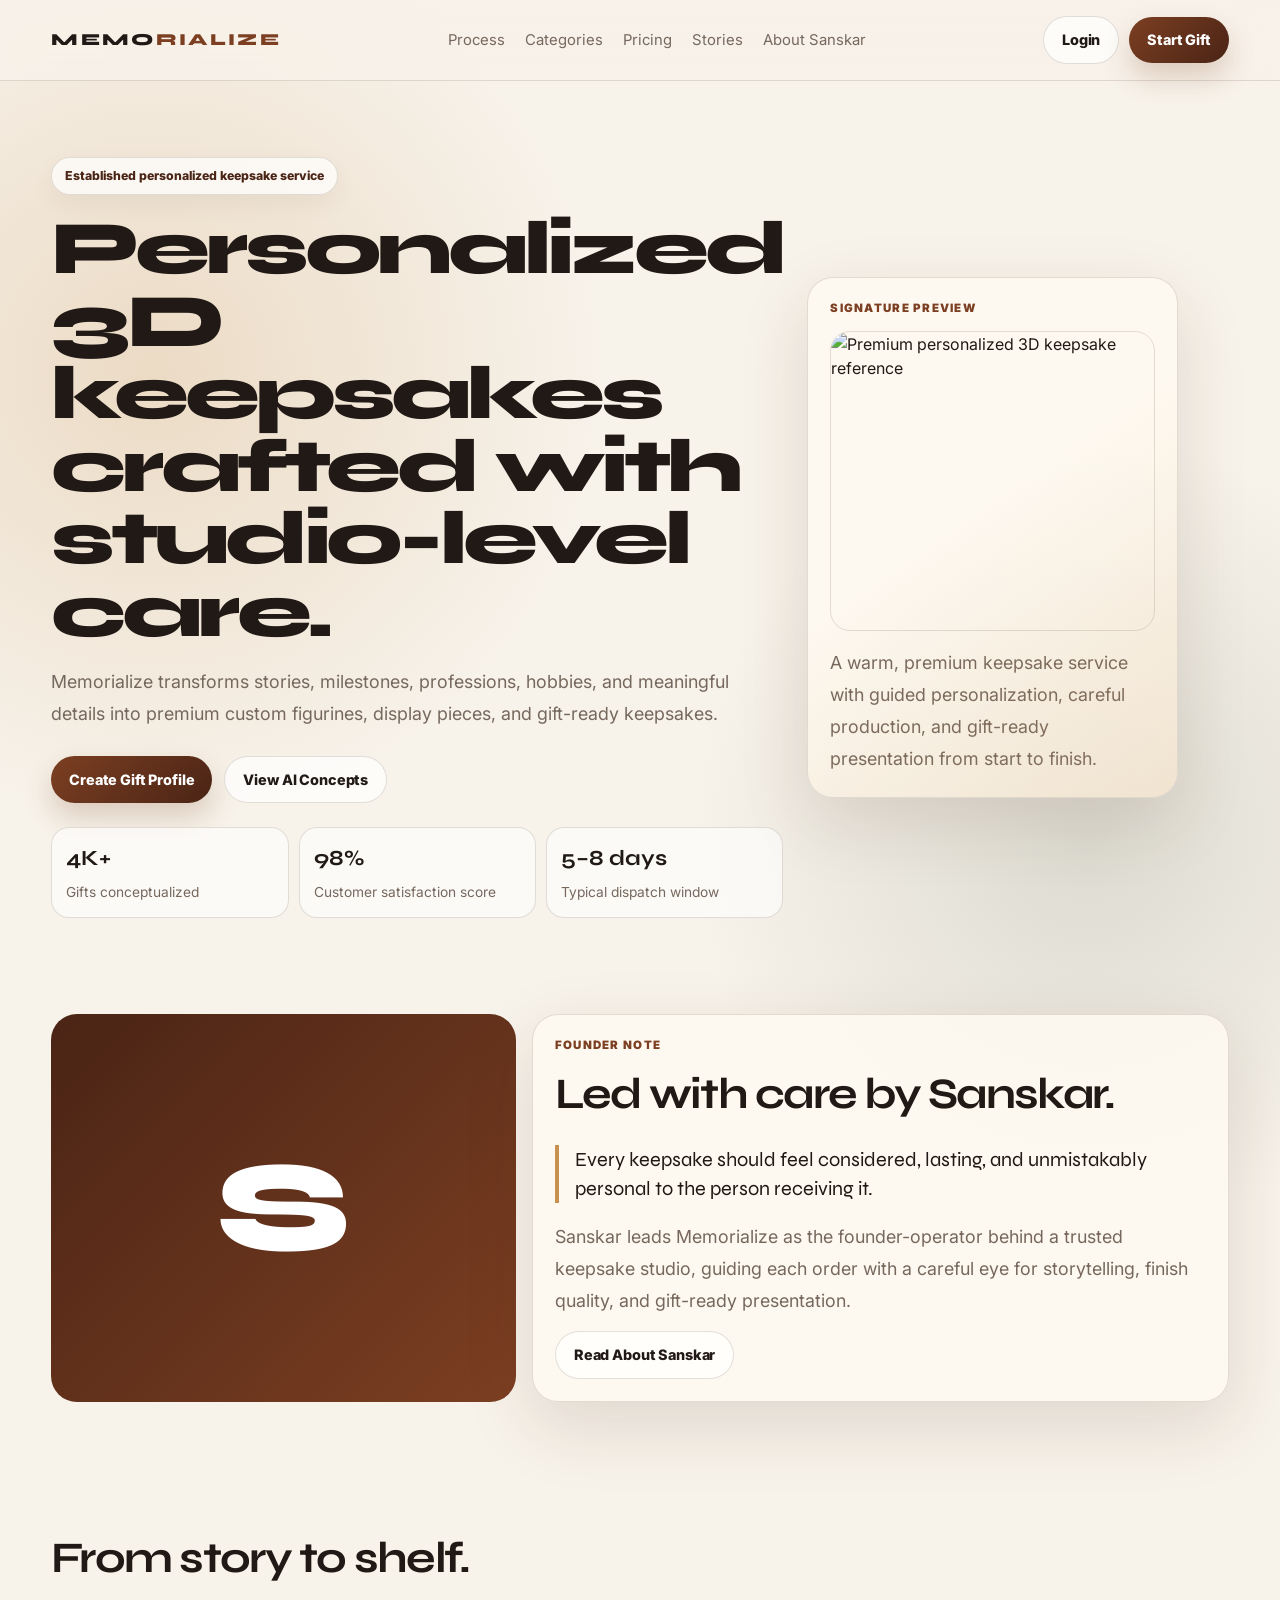
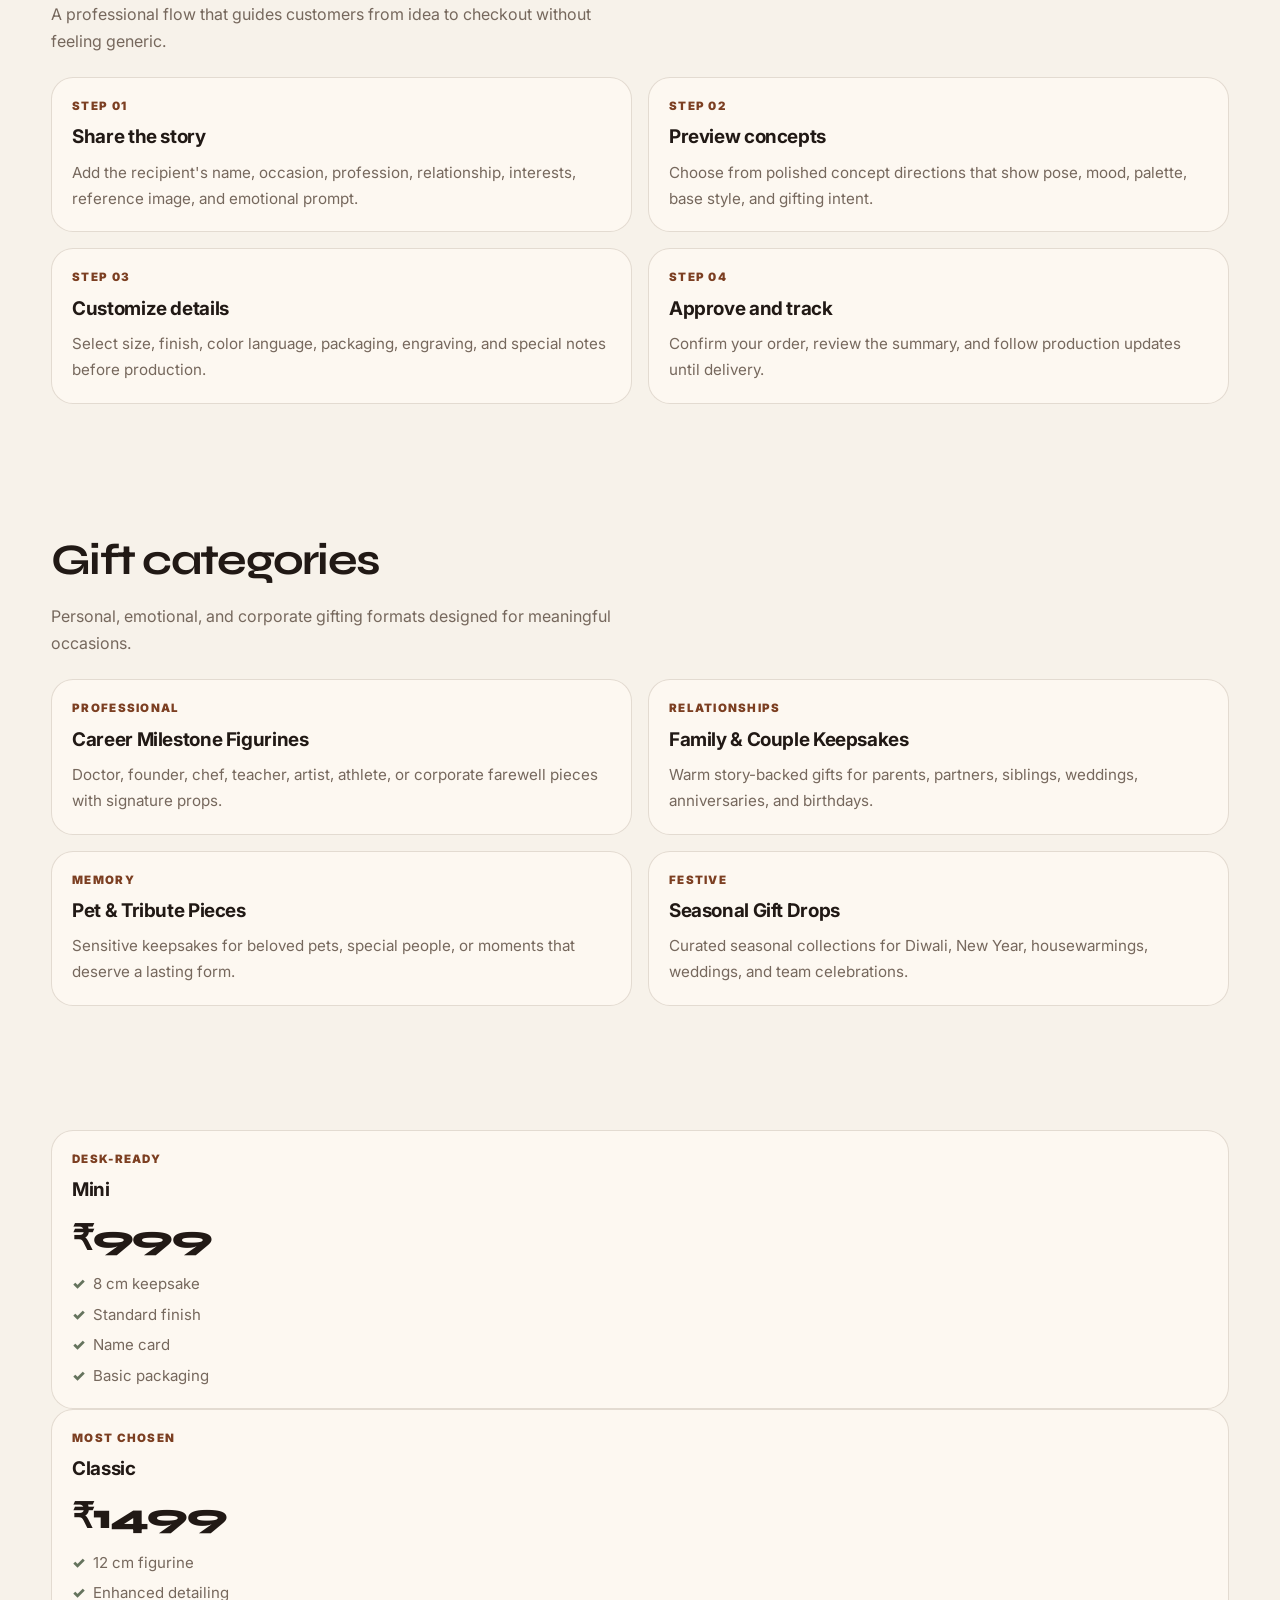
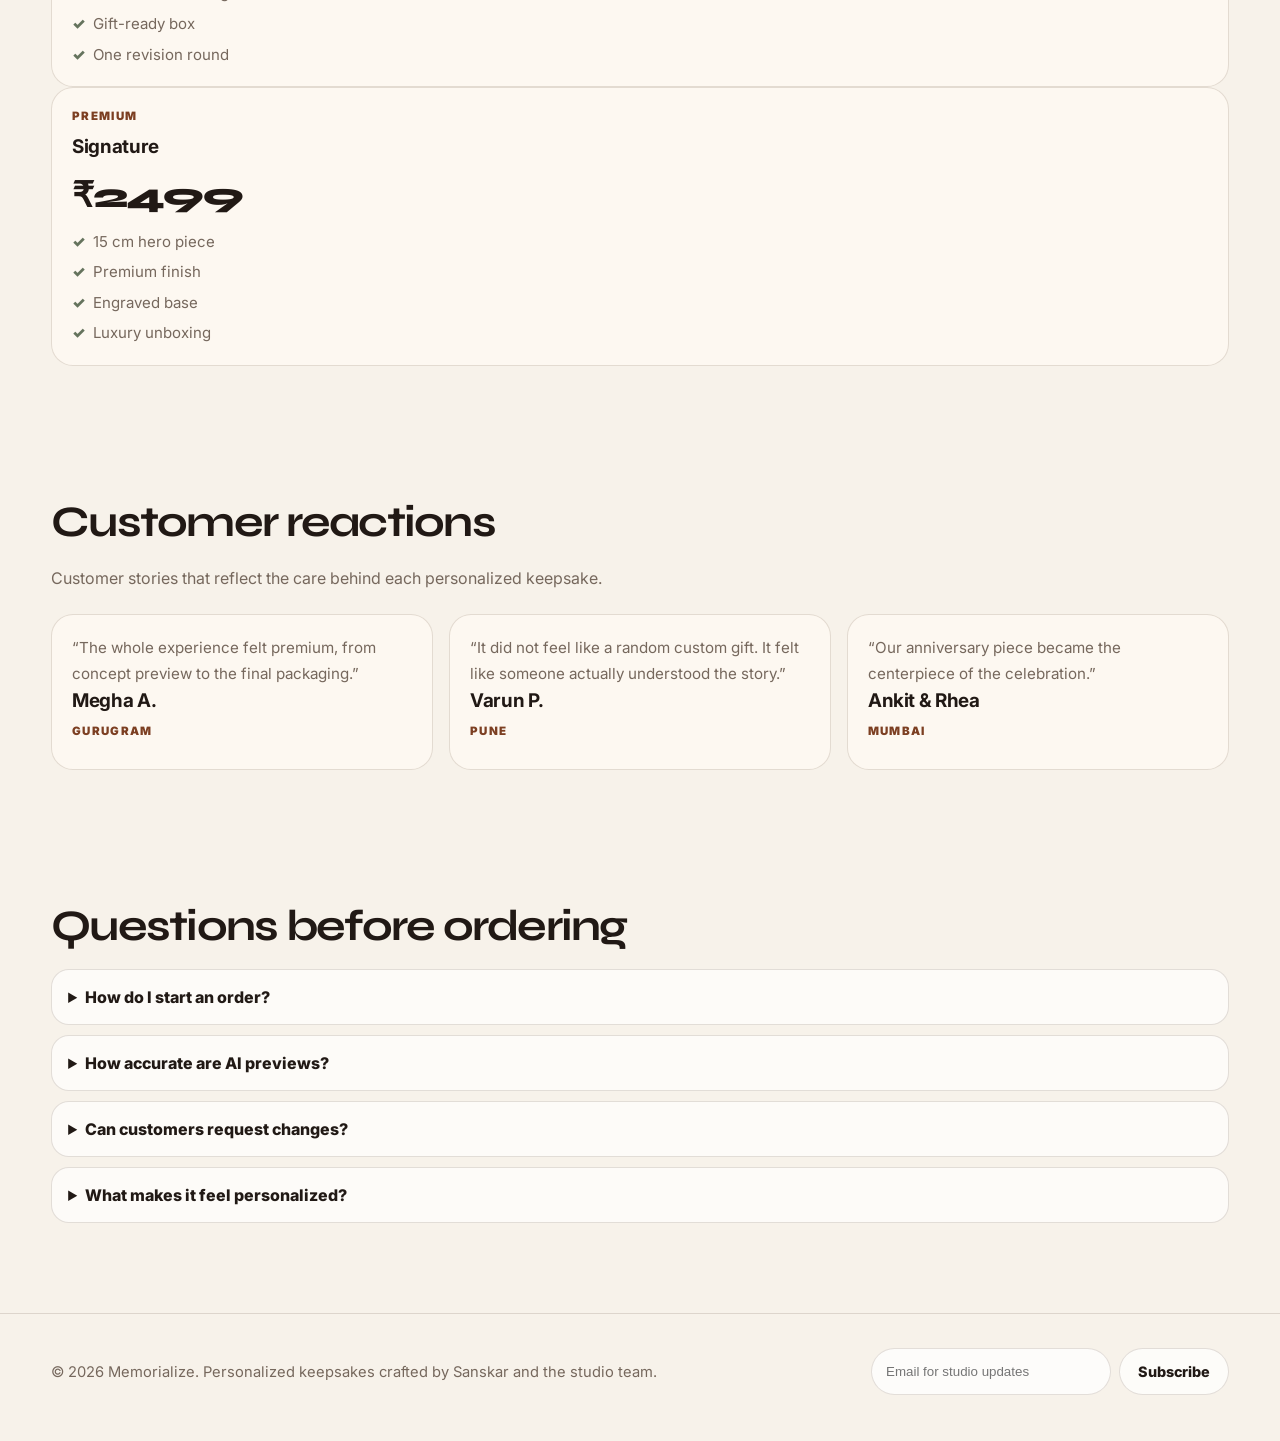
==== commit 5f617d5d: "Update homepage brand messaging" ====
--- a/index.html
+++ b/index.html
@@ -27,7 +27,7 @@
   <main class="container">
     <section class="hero">
       <div>
-        <span class="badge">Boutique 3D gifting studio</span>
+        <span class="badge">Established personalized keepsake service</span>
         <h1 class="grad" id="heroTitle"></h1>
         <p class="lead" id="heroSubtitle"></p>
         <div class="hero-actions">
@@ -39,7 +39,7 @@
       <aside class="card panel art-card">
         <div class="kicker">Signature preview</div>
         <img class="preview-image" id="heroImage" src="" alt="Gift visual style" />
-        <p class="lead">A warm, premium storefront for story-led keepsakes—designed to feel like a founder-owned brand, not a college project.</p>
+        <p class="lead">A warm, premium keepsake service with guided personalization, careful production, and gift-ready presentation from start to finish.</p>
       </aside>
     </section>
 
@@ -47,7 +47,7 @@
       <div class="owner-mark"><span>S</span></div>
       <article class="card panel">
         <div class="kicker">Founder note</div>
-        <h2>Built personally by Sanskar.</h2>
+        <h2>Led with care by Sanskar.</h2>
         <p class="quote" id="ownerQuote"></p>
         <p class="lead" id="ownerBio"></p>
         <div class="card-actions"><a class="btn secondary" href="about.html">Read About Sanskar</a></div>
@@ -60,17 +60,17 @@
     </section>
 
     <section id="categories" class="section">
-      <div class="section-heading"><div><h2>Gift categories</h2><p class="sub">Personal, emotional, and corporate gifting formats powered by JSON mock data.</p></div></div>
+      <div class="section-heading"><div><h2>Gift categories</h2><p class="sub">Personal, emotional, and corporate gifting formats designed for meaningful occasions.</p></div></div>
       <div class="grid-2" id="categoriesGrid"></div>
     </section>
 
     <section id="pricing" class="section">
-      <div class="section-heading"><div><h2>Clear premium pricing</h2><p class="sub">Mock packages with simple positioning for future payment integration.</p></div></div>
+      <div class="section-heading"><div><h2>Clear premium pricing</h2><p class="sub">Clear package options for different keepsake sizes, finishes, and gifting needs.</p></div></div>
       <div class="grid-3" id="pricing"></div>
     </section>
 
     <section class="section">
-      <div class="section-heading"><div><h2>Customer reactions</h2><p class="sub">Mock testimonials that create social proof for the brand experience.</p></div></div>
+      <div class="section-heading"><div><h2>Customer reactions</h2><p class="sub">Customer stories that reflect the care behind each personalized keepsake.</p></div></div>
       <div class="grid-3" id="testimonialsGrid"></div>
     </section>
 
@@ -82,8 +82,8 @@
 
   <footer class="footer">
     <div class="container footer-grid">
-      <p>© 2026 Memorialize. Passion-led personalized gifting by Sanskar.</p>
-      <form class="newsletter" id="newsletterForm"><input type="email" placeholder="Email for founder notes" required><button class="btn secondary" type="submit">Subscribe</button></form>
+      <p>© 2026 Memorialize. Personalized keepsakes crafted by Sanskar and the studio team.</p>
+      <form class="newsletter" id="newsletterForm"><input type="email" placeholder="Email for studio updates" required><button class="btn secondary" type="submit">Subscribe</button></form>
     </div>
   </footer>
 
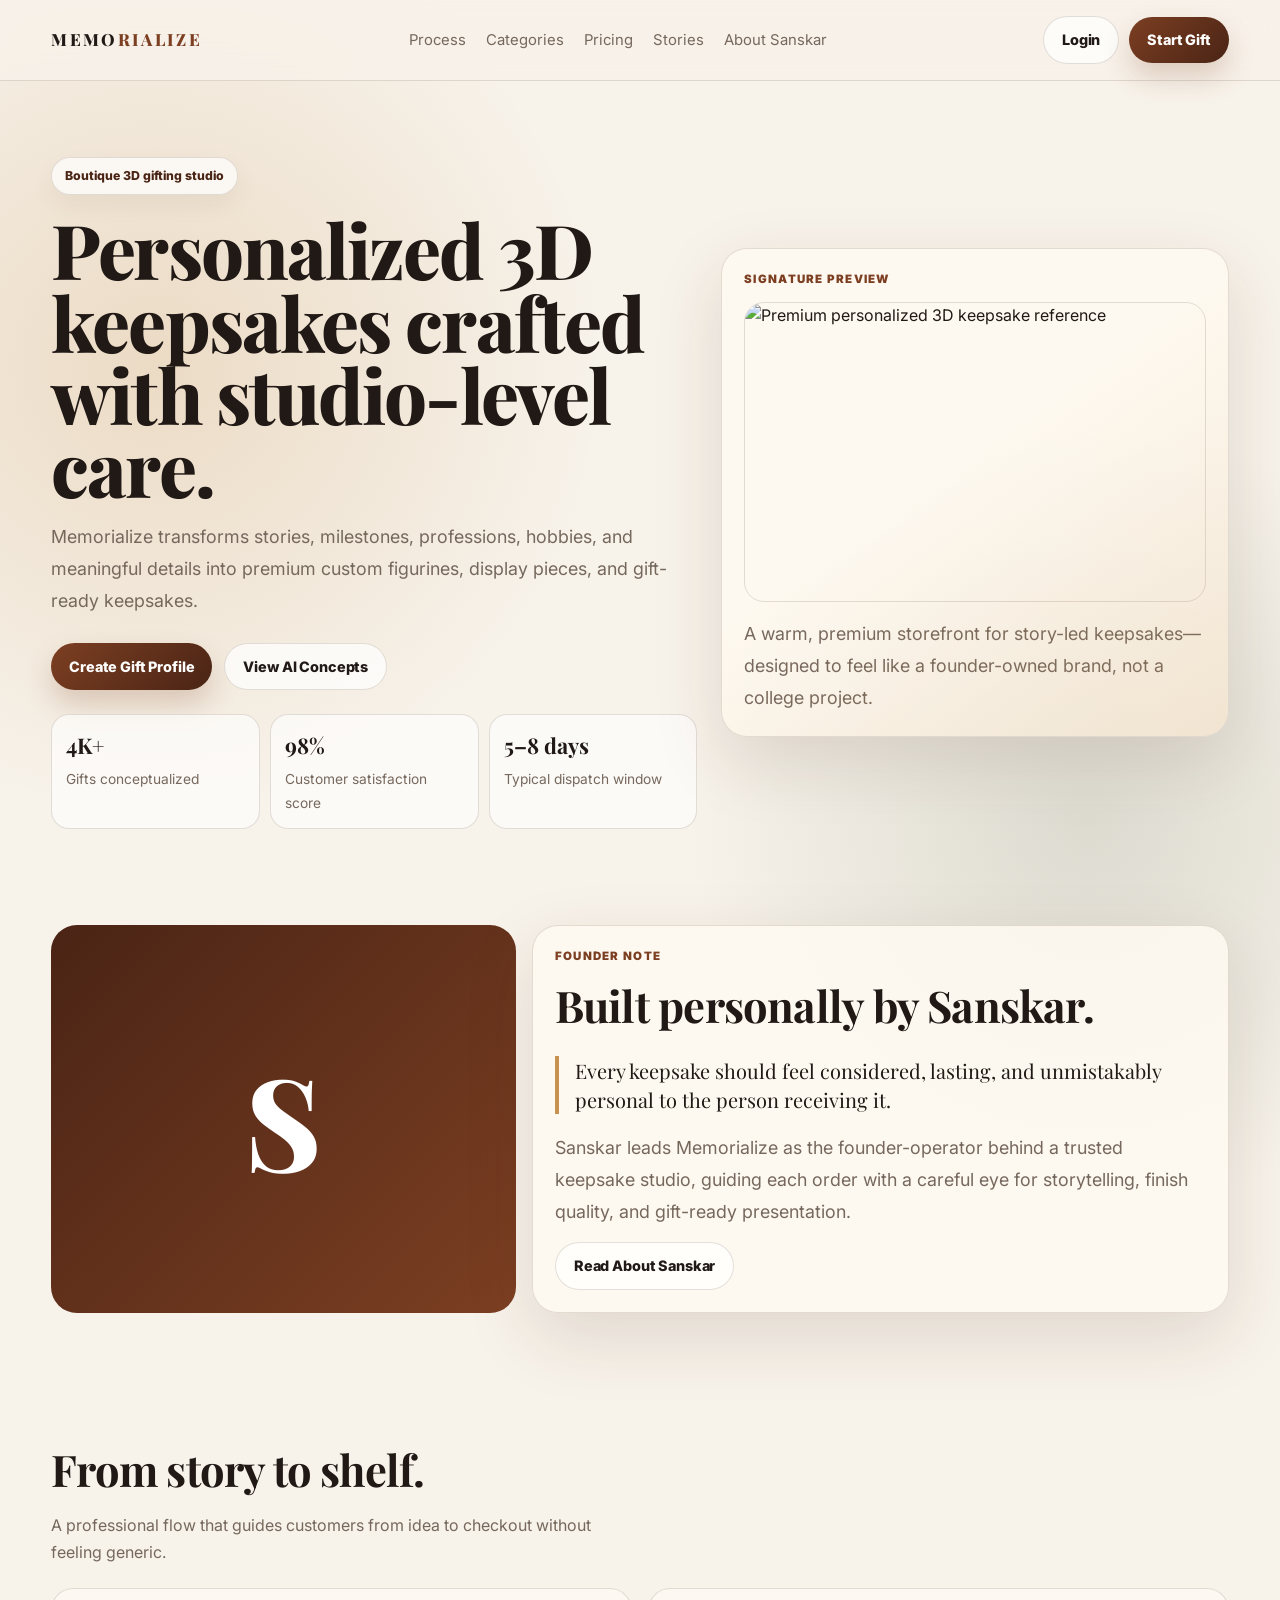
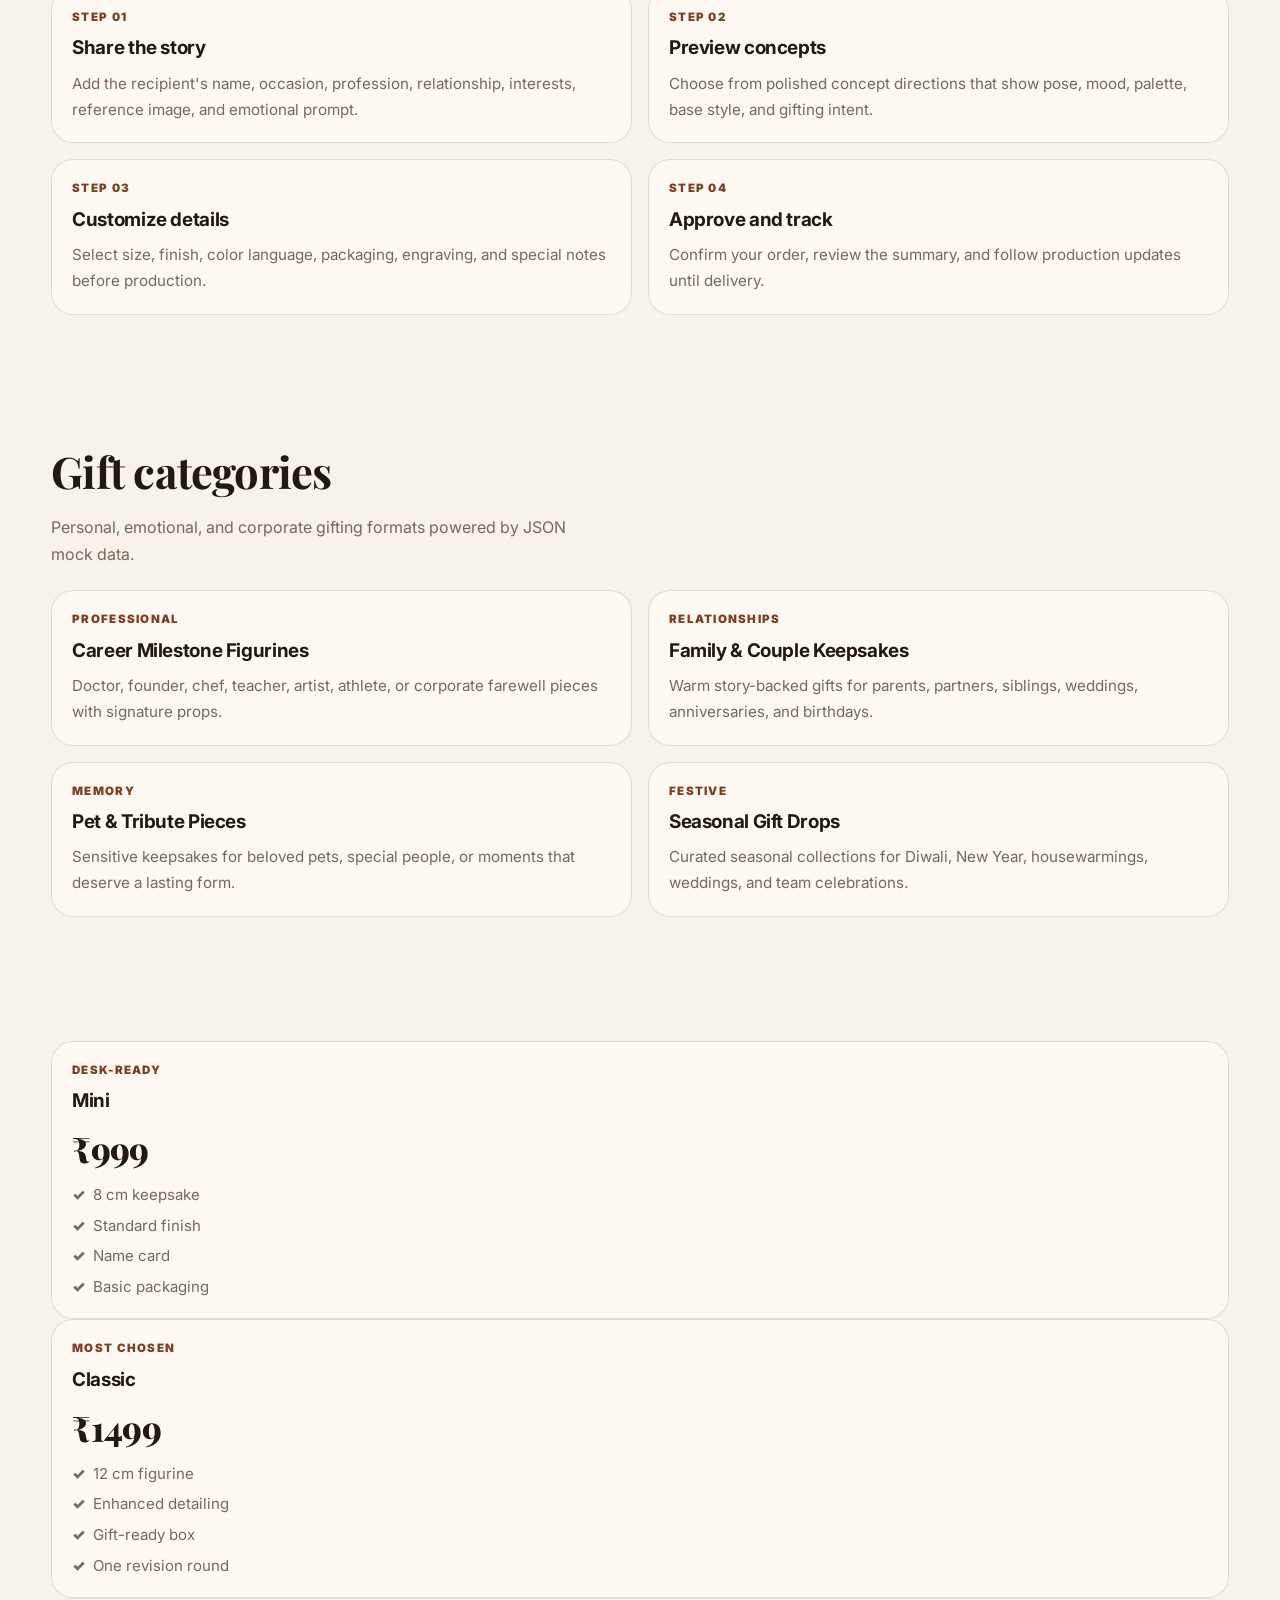
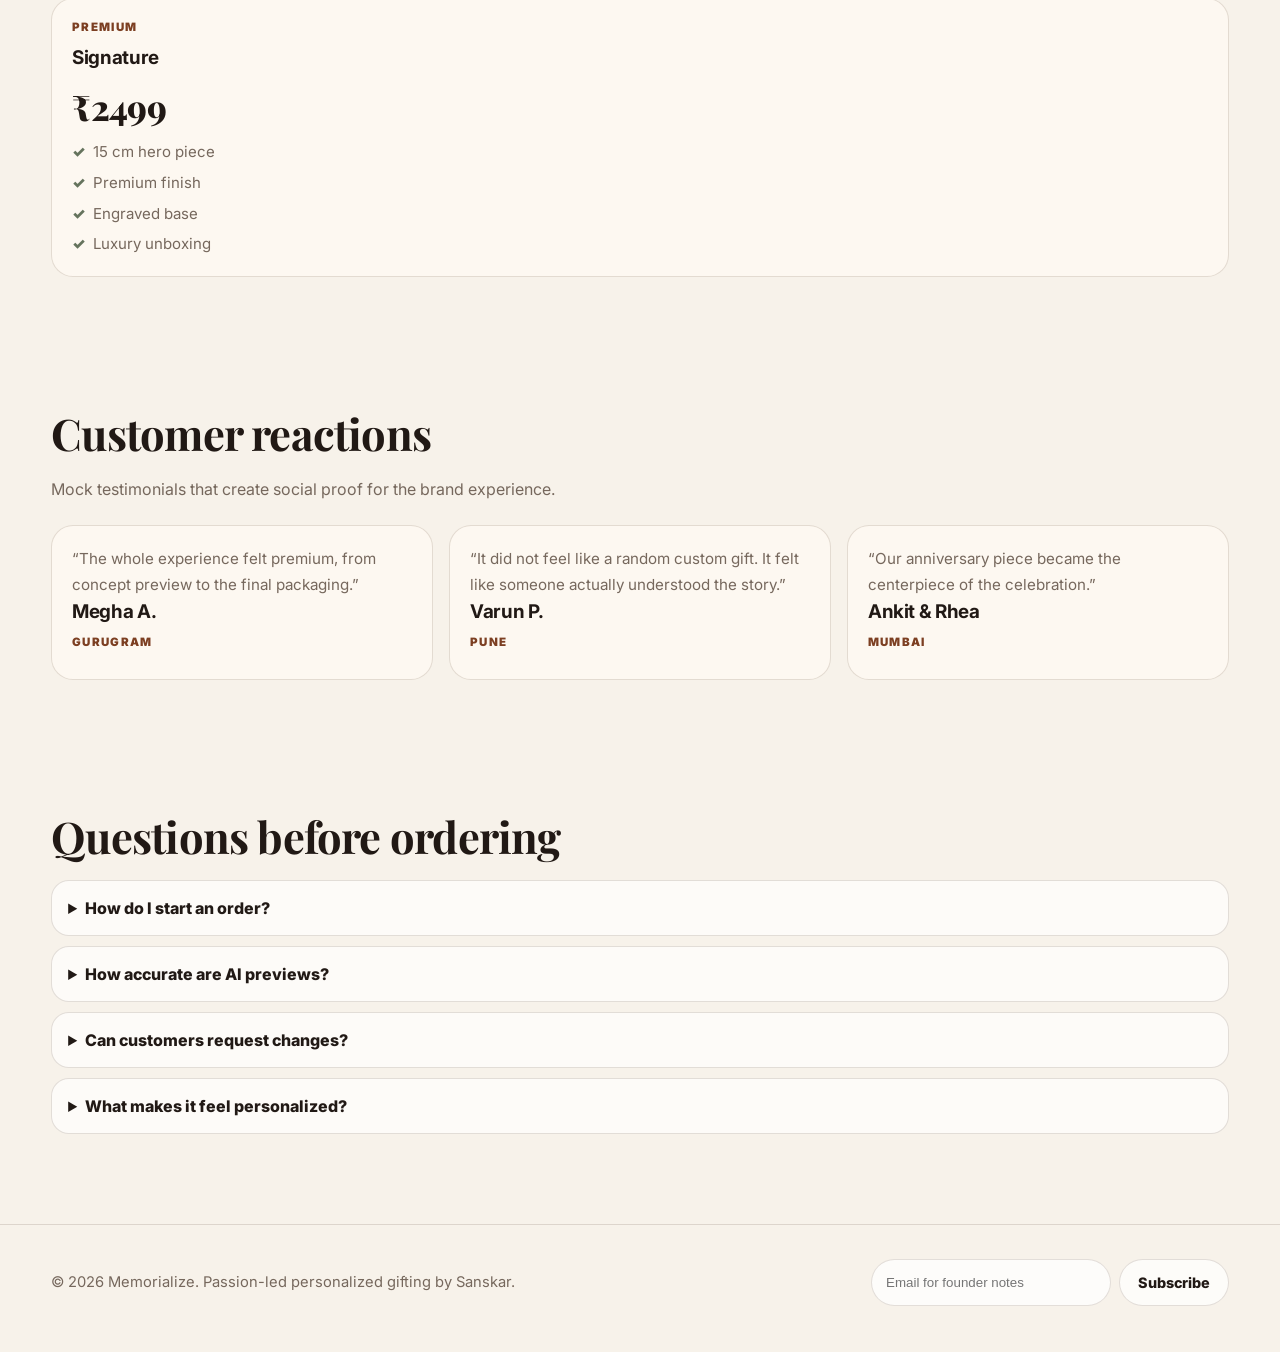
==== commit 1b10cf5b: "Update display font styling" ====
--- a/index.html
+++ b/index.html
@@ -6,7 +6,7 @@
   <title>Memorialize — Personalized Premium Keepsakes</title>
   <link rel="preconnect" href="https://fonts.googleapis.com">
   <link rel="preconnect" href="https://fonts.gstatic.com" crossorigin>
-  <link href="https://fonts.googleapis.com/css2?family=Inter:wght@400;500;600;700;800&family=Syne:wght@600;700;800&display=swap" rel="stylesheet">
+  <link href="https://fonts.googleapis.com/css2?family=Inter:wght@400;500;600;700;800&family=Playfair+Display:wght@600;700;800&display=swap" rel="stylesheet">
   <link rel="stylesheet" href="assets/css/styles.css" />
 </head>
 <body data-page="home">
@@ -27,7 +27,7 @@
   <main class="container">
     <section class="hero">
       <div>
-        <span class="badge">Established personalized keepsake service</span>
+        <span class="badge">Boutique 3D gifting studio</span>
         <h1 class="grad" id="heroTitle"></h1>
         <p class="lead" id="heroSubtitle"></p>
         <div class="hero-actions">
@@ -39,7 +39,7 @@
       <aside class="card panel art-card">
         <div class="kicker">Signature preview</div>
         <img class="preview-image" id="heroImage" src="" alt="Gift visual style" />
-        <p class="lead">A warm, premium keepsake service with guided personalization, careful production, and gift-ready presentation from start to finish.</p>
+        <p class="lead">A warm, premium storefront for story-led keepsakes—designed to feel like a founder-owned brand, not a college project.</p>
       </aside>
     </section>
 
@@ -47,7 +47,7 @@
       <div class="owner-mark"><span>S</span></div>
       <article class="card panel">
         <div class="kicker">Founder note</div>
-        <h2>Led with care by Sanskar.</h2>
+        <h2>Built personally by Sanskar.</h2>
         <p class="quote" id="ownerQuote"></p>
         <p class="lead" id="ownerBio"></p>
         <div class="card-actions"><a class="btn secondary" href="about.html">Read About Sanskar</a></div>
@@ -60,17 +60,17 @@
     </section>
 
     <section id="categories" class="section">
-      <div class="section-heading"><div><h2>Gift categories</h2><p class="sub">Personal, emotional, and corporate gifting formats designed for meaningful occasions.</p></div></div>
+      <div class="section-heading"><div><h2>Gift categories</h2><p class="sub">Personal, emotional, and corporate gifting formats powered by JSON mock data.</p></div></div>
       <div class="grid-2" id="categoriesGrid"></div>
     </section>
 
     <section id="pricing" class="section">
-      <div class="section-heading"><div><h2>Clear premium pricing</h2><p class="sub">Clear package options for different keepsake sizes, finishes, and gifting needs.</p></div></div>
+      <div class="section-heading"><div><h2>Clear premium pricing</h2><p class="sub">Mock packages with simple positioning for future payment integration.</p></div></div>
       <div class="grid-3" id="pricing"></div>
     </section>
 
     <section class="section">
-      <div class="section-heading"><div><h2>Customer reactions</h2><p class="sub">Customer stories that reflect the care behind each personalized keepsake.</p></div></div>
+      <div class="section-heading"><div><h2>Customer reactions</h2><p class="sub">Mock testimonials that create social proof for the brand experience.</p></div></div>
       <div class="grid-3" id="testimonialsGrid"></div>
     </section>
 
@@ -82,8 +82,8 @@
 
   <footer class="footer">
     <div class="container footer-grid">
-      <p>© 2026 Memorialize. Personalized keepsakes crafted by Sanskar and the studio team.</p>
-      <form class="newsletter" id="newsletterForm"><input type="email" placeholder="Email for studio updates" required><button class="btn secondary" type="submit">Subscribe</button></form>
+      <p>© 2026 Memorialize. Passion-led personalized gifting by Sanskar.</p>
+      <form class="newsletter" id="newsletterForm"><input type="email" placeholder="Email for founder notes" required><button class="btn secondary" type="submit">Subscribe</button></form>
     </div>
   </footer>
 
--- a/assets/css/styles.css
+++ b/assets/css/styles.css
@@ -36,7 +36,7 @@
   border-bottom: 1px solid var(--line);
 }
 .nav { display: flex; align-items: center; justify-content: space-between; gap: 18px; padding: 16px 0; }
-.logo { font-family: Syne, sans-serif; font-size: 1.05rem; letter-spacing: .14em; font-weight: 800; }
+.logo { font-family: "Playfair Display", Georgia, serif; font-size: 1.05rem; letter-spacing: .14em; font-weight: 800; }
 .logo span { color: var(--brand); }
 .links { display: flex; align-items: center; gap: 20px; color: var(--muted); font-size: .93rem; }
 .links a:hover { color: var(--brand-strong); }
@@ -59,8 +59,8 @@
   background: rgba(255,255,255,.72); border: 1px solid var(--line); border-radius: 999px; padding: 9px 13px;
   box-shadow: 0 10px 24px rgba(74, 36, 21, .06);
 }
-h1 { font-family: Syne, sans-serif; font-size: clamp(2.45rem, 5.9vw, 5.65rem); line-height: .96; letter-spacing: -0.055em; font-weight: 800; margin: 18px 0; }
-h2 { font-family: Syne, sans-serif; }
+h1 { font-family: "Playfair Display", Georgia, serif; font-size: clamp(2.45rem, 5.9vw, 5.65rem); line-height: .96; letter-spacing: -0.025em; font-weight: 800; margin: 18px 0; }
+h2 { font-family: "Playfair Display", Georgia, serif; }
 .grad { color: var(--text); }
 .lead { color: var(--muted); font-size: clamp(1rem, 1.4vw, 1.16rem); line-height: 1.78; max-width: 62ch; }
 .hero-actions { margin-top: 26px; display: flex; flex-wrap: wrap; gap: 12px; }
@@ -71,10 +71,10 @@
 .preview-image { width: 100%; height: 300px; object-fit: cover; border-radius: 20px; border: 1px solid var(--line); margin: 14px 0 16px; }
 .metrics { margin-top: 24px; display: grid; grid-template-columns: repeat(3,1fr); gap: 10px; }
 .metric { border: 1px solid var(--line); border-radius: 18px; background: rgba(255,255,255,.62); padding: 14px; }
-.metric b { display:block; font-family: Syne, sans-serif; font-size: 1.35rem; margin-bottom: 4px; }
+.metric b { display:block; font-family: "Playfair Display", Georgia, serif; font-size: 1.35rem; margin-bottom: 4px; }
 .metric span { color: var(--muted); font-size: .86rem; }
 .section { padding: 62px 0; }
-.section h2 { font-size: clamp(1.8rem, 3.4vw, 3.1rem); letter-spacing: -0.04em; margin-bottom: 10px; }
+.section h2 { font-size: clamp(1.8rem, 3.4vw, 3.1rem); letter-spacing: -0.018em; margin-bottom: 10px; }
 .section .sub, .sub { color: var(--muted); margin-bottom: 22px; line-height: 1.7; }
 .section-heading { display: flex; justify-content: space-between; gap: 18px; align-items: end; margin-bottom: 22px; }
 .section-heading .sub { max-width: 56ch; margin-bottom: 0; }
@@ -86,7 +86,7 @@
 .kicker { font-size: .72rem; color: var(--brand); text-transform: uppercase; letter-spacing: .11em; font-weight: 900; margin-bottom: 8px; }
 .item h3 { font-size: 1.18rem; margin-bottom: 8px; letter-spacing: -0.02em; }
 .item p { color: var(--muted); font-size: .95rem; line-height: 1.7; }
-.price { font-family: Syne, sans-serif; font-size: 2.2rem; font-weight: 800; letter-spacing: -0.04em; margin: 8px 0; }
+.price { font-family: "Playfair Display", Georgia, serif; font-size: 2.2rem; font-weight: 800; letter-spacing: -0.018em; margin: 8px 0; }
 ul.clean { list-style: none; display: grid; gap: 8px; color: var(--muted); font-size: .94rem; }
 ul.clean li::before { content: "✓"; color: var(--sage); font-weight: 900; margin-right: 8px; }
 .faq { display: grid; gap: 10px; }
@@ -95,10 +95,10 @@
 details p { margin-top: 8px; color: var(--muted); }
 .owner-strip { display: grid; grid-template-columns: .8fr 1.2fr; gap: 16px; align-items: stretch; }
 .owner-mark { min-height: 260px; display: grid; place-items: center; background: linear-gradient(135deg, var(--brand-strong), var(--brand)); color: #fff; border-radius: var(--radius); }
-.owner-mark span { font-family: Syne, sans-serif; font-size: clamp(4rem, 12vw, 8rem); font-weight: 800; }
+.owner-mark span { font-family: "Playfair Display", Georgia, serif; font-size: clamp(4rem, 12vw, 8rem); font-weight: 800; }
 .pill-list { display: flex; flex-wrap: wrap; gap: 8px; margin-top: 16px; }
 .pill-list span { border: 1px solid var(--line); background: rgba(255,255,255,.7); border-radius: 999px; padding: 8px 12px; color: var(--muted); font-size: .9rem; }
-.quote { border-left: 4px solid var(--gold); padding-left: 16px; font-family: Syne, sans-serif; font-size: 1.25rem; line-height: 1.45; margin: 18px 0; }
+.quote { border-left: 4px solid var(--gold); padding-left: 16px; font-family: "Playfair Display", Georgia, serif; font-size: 1.25rem; line-height: 1.45; margin: 18px 0; }
 .stepper { display: flex; flex-wrap: wrap; gap: 8px; margin-bottom: 18px; }
 .stepper span { border: 1px solid var(--line); background: rgba(255,255,255,.68); color: var(--muted); border-radius: 999px; padding: 8px 12px; font-size: .82rem; font-weight: 800; }
 .stepper span.active { color: #fff; background: var(--brand); border-color: var(--brand); }
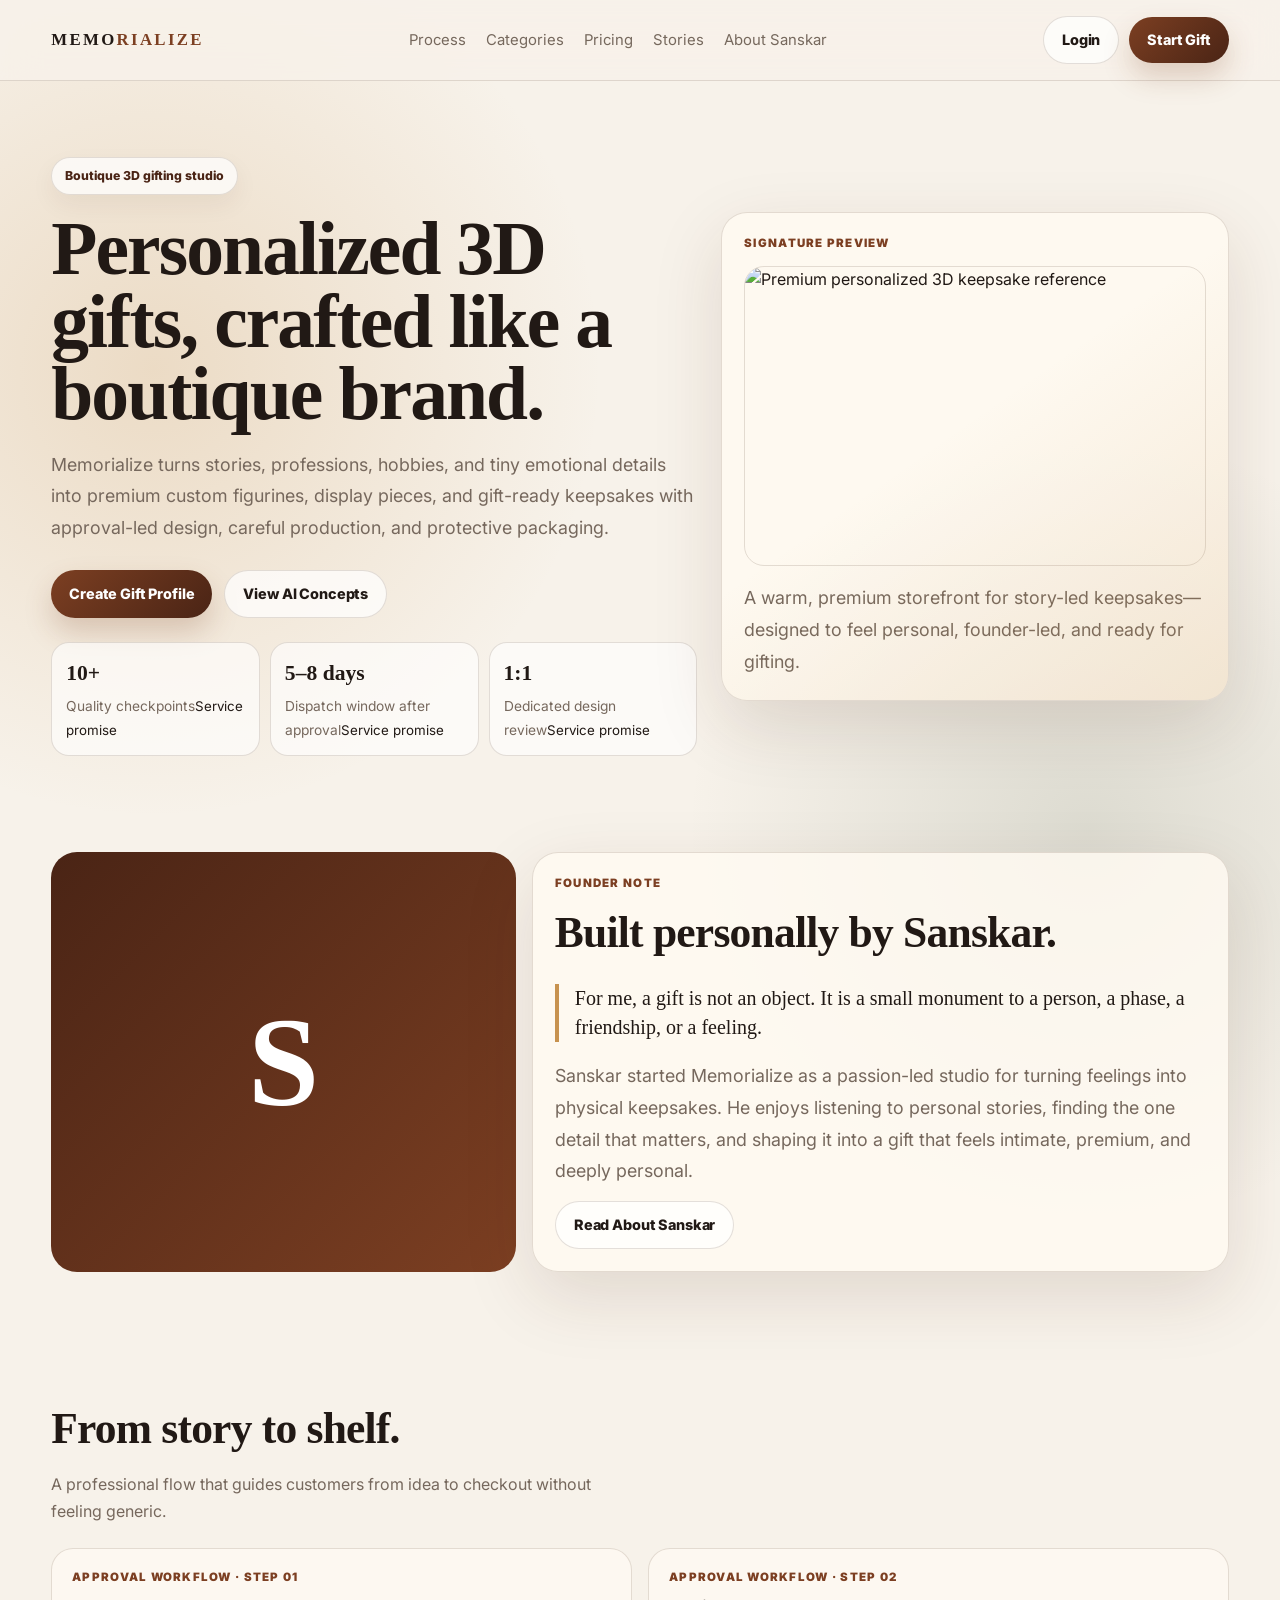
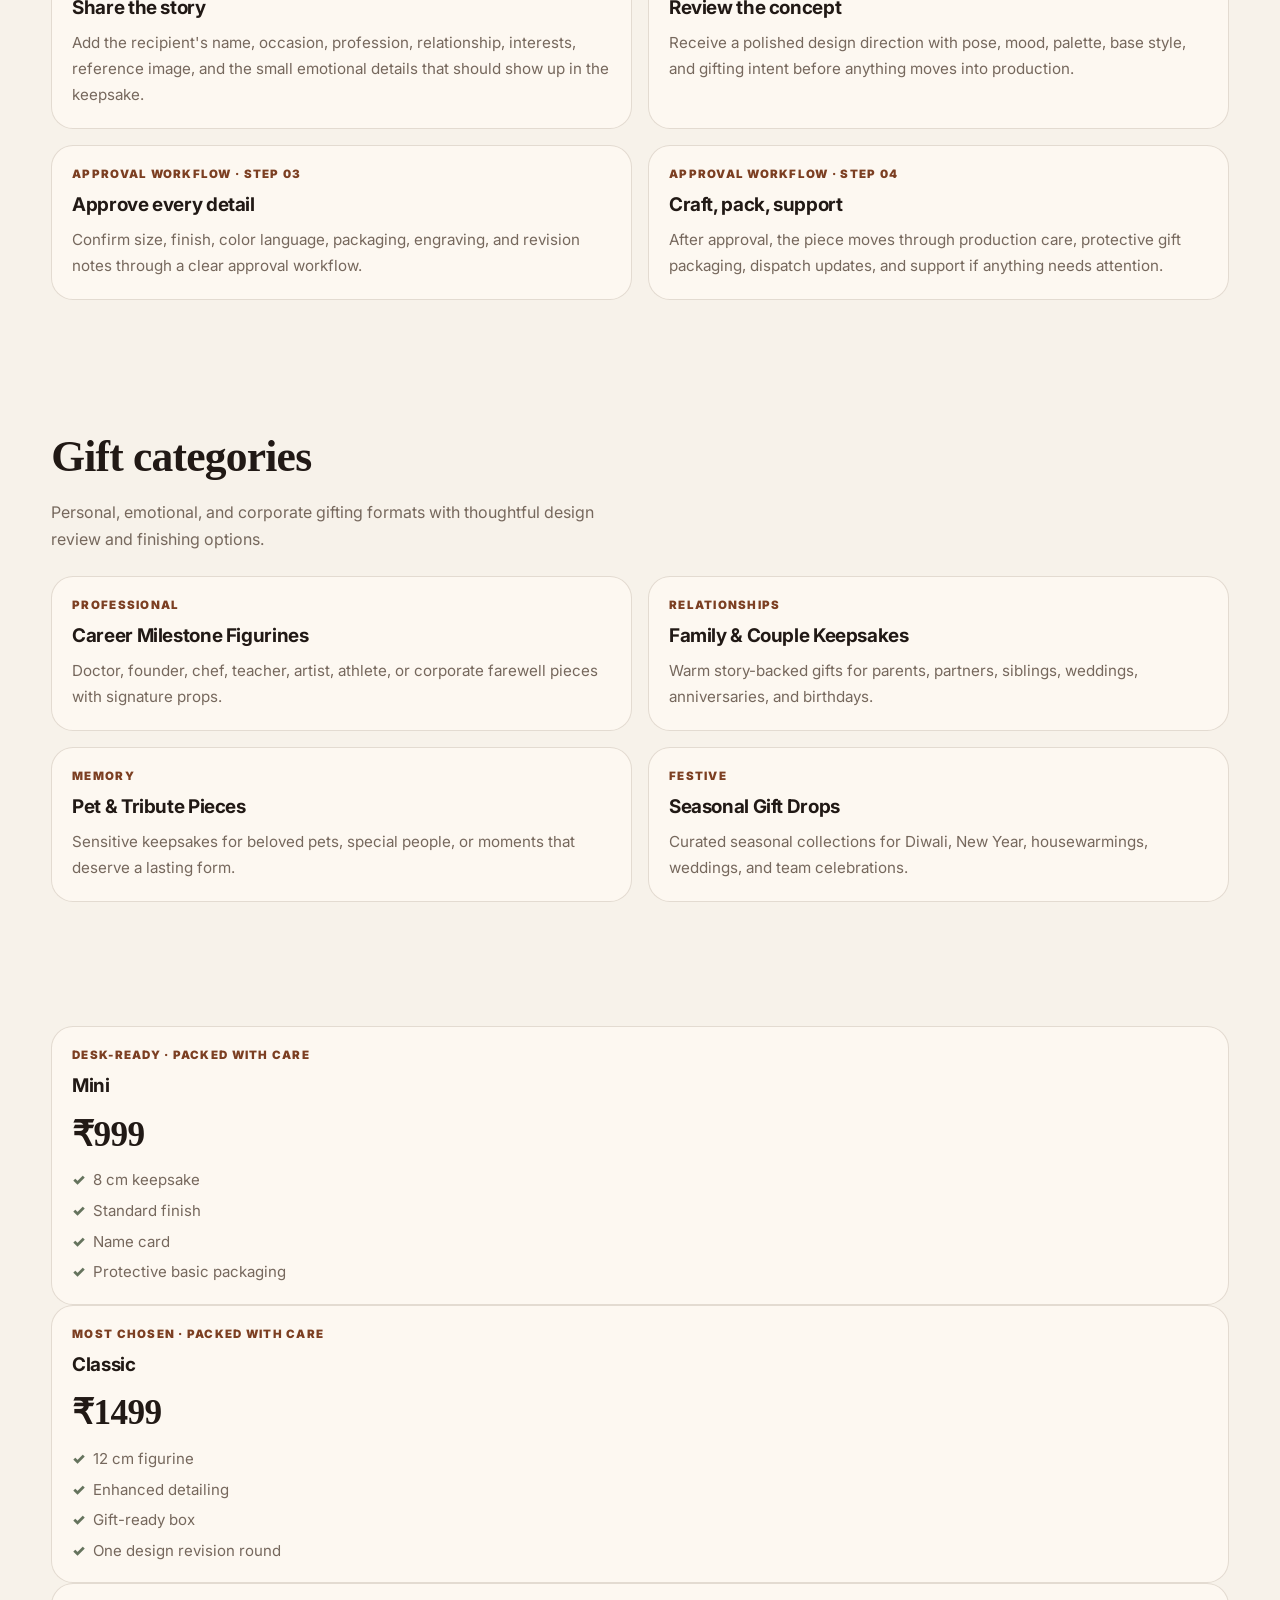
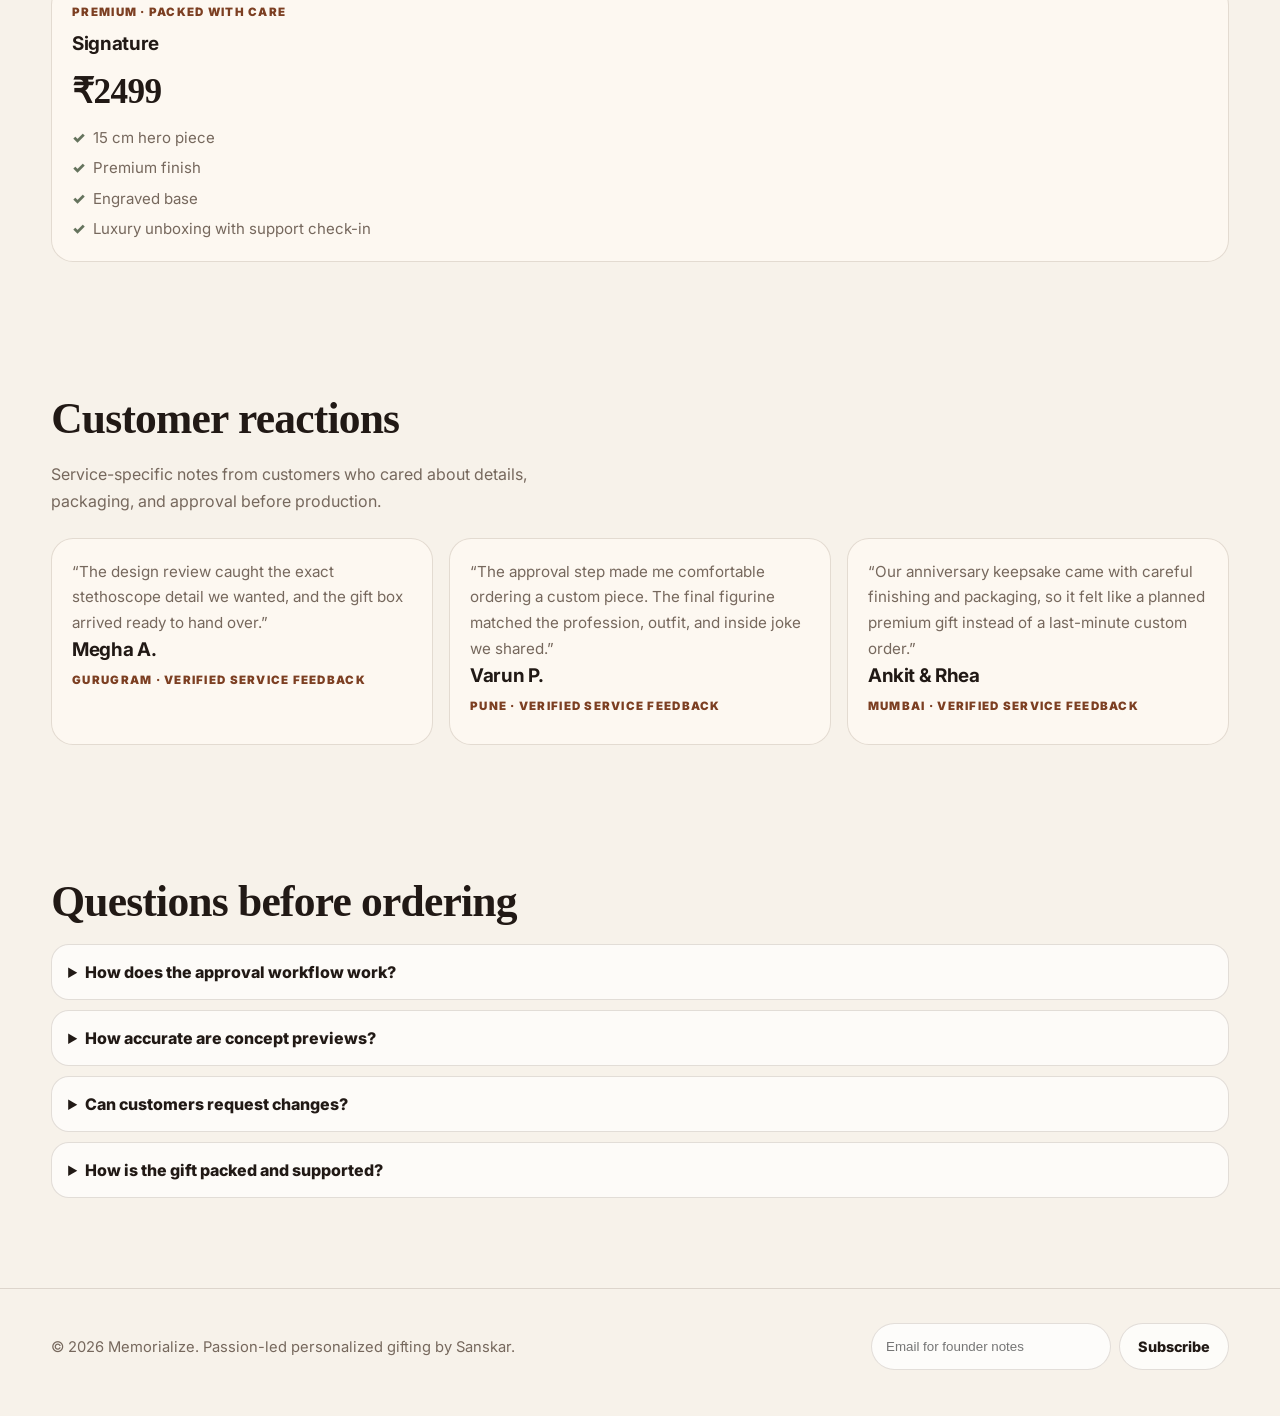
==== commit 7bd5fde4: "Update trust-building homepage copy" ====
--- a/index.html
+++ b/index.html
@@ -6,7 +6,7 @@
   <title>Memorialize — Personalized Premium Keepsakes</title>
   <link rel="preconnect" href="https://fonts.googleapis.com">
   <link rel="preconnect" href="https://fonts.gstatic.com" crossorigin>
-  <link href="https://fonts.googleapis.com/css2?family=Inter:wght@400;500;600;700;800&family=Playfair+Display:wght@600;700;800&display=swap" rel="stylesheet">
+  <link href="https://fonts.googleapis.com/css2?family=Inter:wght@400;500;600;700;800&family=Syne:wght@600;700;800&display=swap" rel="stylesheet">
   <link rel="stylesheet" href="assets/css/styles.css" />
 </head>
 <body data-page="home">
@@ -39,7 +39,7 @@
       <aside class="card panel art-card">
         <div class="kicker">Signature preview</div>
         <img class="preview-image" id="heroImage" src="" alt="Gift visual style" />
-        <p class="lead">A warm, premium storefront for story-led keepsakes—designed to feel like a founder-owned brand, not a college project.</p>
+        <p class="lead">A warm, premium storefront for story-led keepsakes—designed to feel personal, founder-led, and ready for gifting.</p>
       </aside>
     </section>
 
@@ -60,17 +60,17 @@
     </section>
 
     <section id="categories" class="section">
-      <div class="section-heading"><div><h2>Gift categories</h2><p class="sub">Personal, emotional, and corporate gifting formats powered by JSON mock data.</p></div></div>
+      <div class="section-heading"><div><h2>Gift categories</h2><p class="sub">Personal, emotional, and corporate gifting formats with thoughtful design review and finishing options.</p></div></div>
       <div class="grid-2" id="categoriesGrid"></div>
     </section>
 
     <section id="pricing" class="section">
-      <div class="section-heading"><div><h2>Clear premium pricing</h2><p class="sub">Mock packages with simple positioning for future payment integration.</p></div></div>
+      <div class="section-heading"><div><h2>Clear premium pricing</h2><p class="sub">Service packages with clear inclusions for design approval, production care, and presentation-ready packaging.</p></div></div>
       <div class="grid-3" id="pricing"></div>
     </section>
 
     <section class="section">
-      <div class="section-heading"><div><h2>Customer reactions</h2><p class="sub">Mock testimonials that create social proof for the brand experience.</p></div></div>
+      <div class="section-heading"><div><h2>Customer reactions</h2><p class="sub">Service-specific notes from customers who cared about details, packaging, and approval before production.</p></div></div>
       <div class="grid-3" id="testimonialsGrid"></div>
     </section>
 
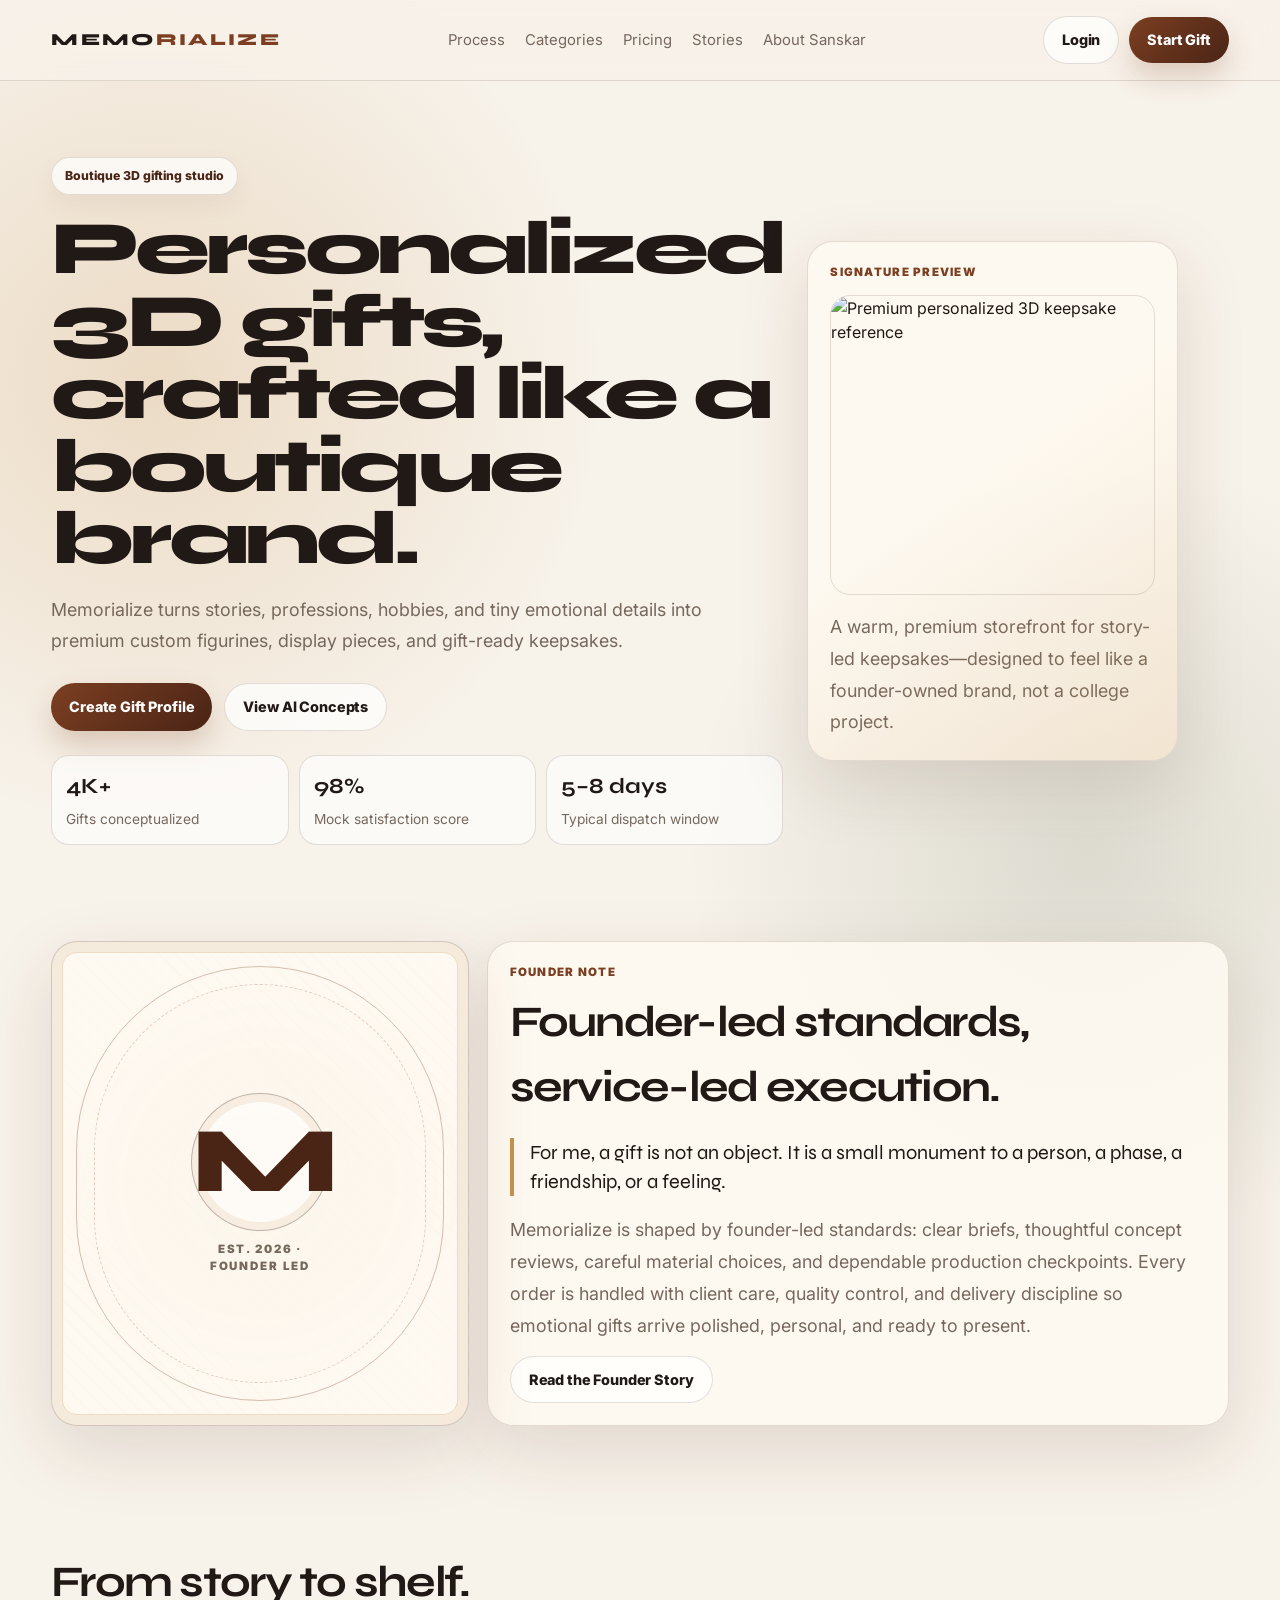
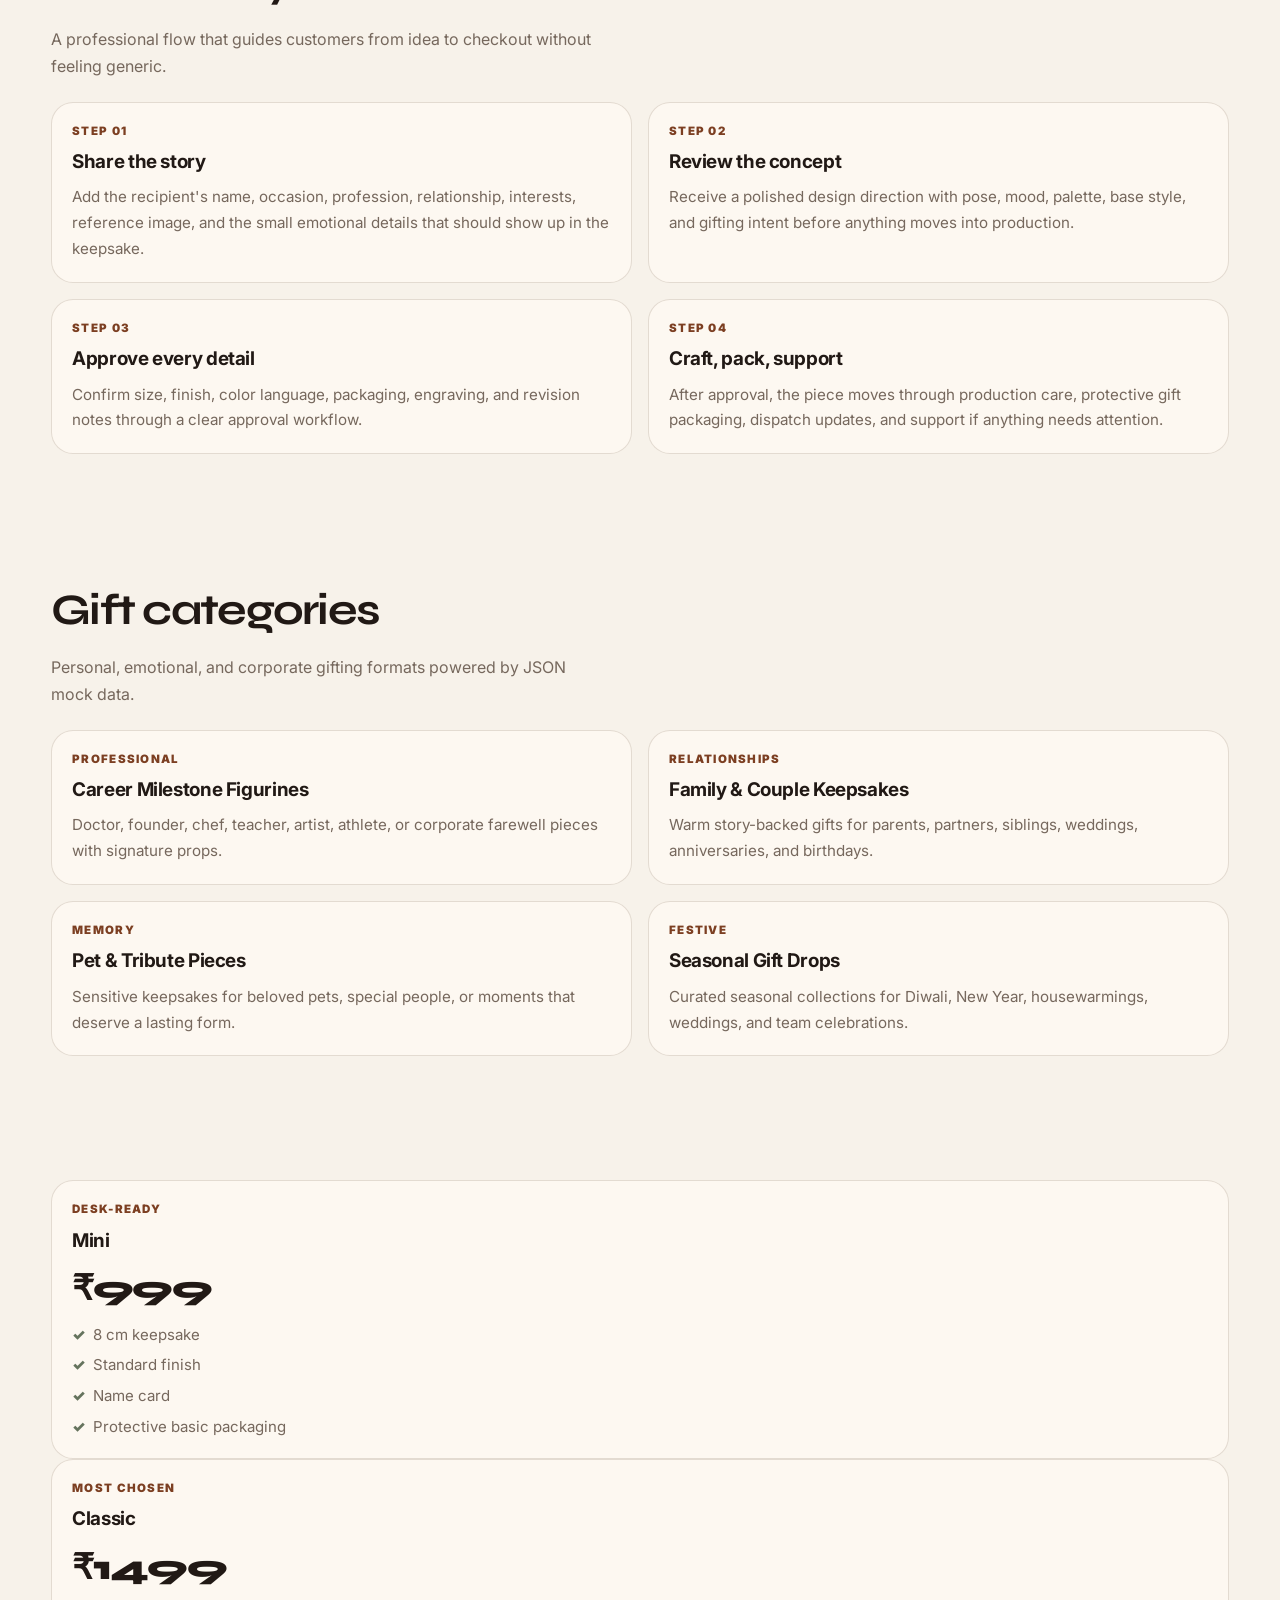
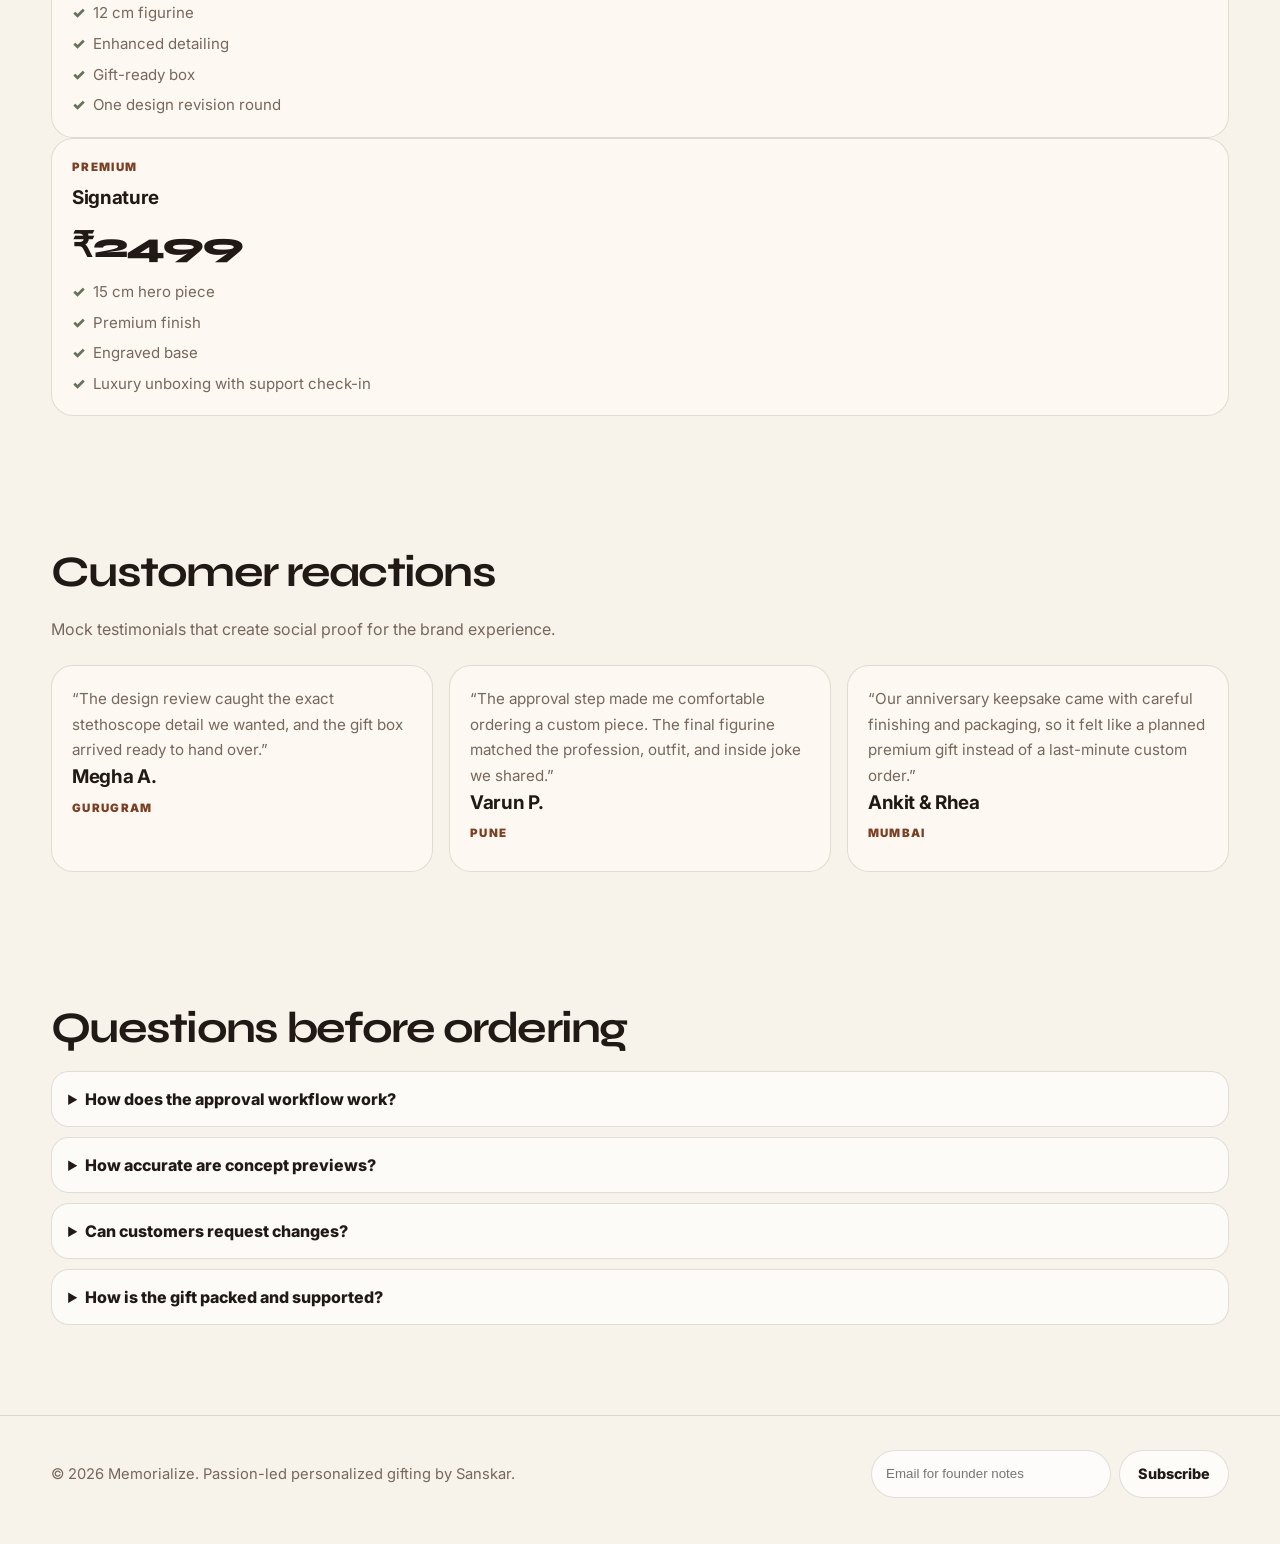
==== commit fd8aff4d: "Refine founder heritage section" ====
--- a/index.html
+++ b/index.html
@@ -39,18 +39,18 @@
       <aside class="card panel art-card">
         <div class="kicker">Signature preview</div>
         <img class="preview-image" id="heroImage" src="" alt="Gift visual style" />
-        <p class="lead">A warm, premium storefront for story-led keepsakes—designed to feel personal, founder-led, and ready for gifting.</p>
+        <p class="lead">A warm, premium storefront for story-led keepsakes—designed to feel like a founder-owned brand, not a college project.</p>
       </aside>
     </section>
 
     <section class="section owner-strip">
-      <div class="owner-mark"><span>S</span></div>
+      <div class="owner-mark" aria-label="Memorialize heritage seal"><span>M</span><small>Est. 2026 · Founder led</small></div>
       <article class="card panel">
         <div class="kicker">Founder note</div>
-        <h2>Built personally by Sanskar.</h2>
+        <h2>Founder-led standards, service-led execution.</h2>
         <p class="quote" id="ownerQuote"></p>
         <p class="lead" id="ownerBio"></p>
-        <div class="card-actions"><a class="btn secondary" href="about.html">Read About Sanskar</a></div>
+        <div class="card-actions"><a class="btn secondary" href="about.html">Read the Founder Story</a></div>
       </article>
     </section>
 
@@ -60,17 +60,17 @@
     </section>
 
     <section id="categories" class="section">
-      <div class="section-heading"><div><h2>Gift categories</h2><p class="sub">Personal, emotional, and corporate gifting formats with thoughtful design review and finishing options.</p></div></div>
+      <div class="section-heading"><div><h2>Gift categories</h2><p class="sub">Personal, emotional, and corporate gifting formats powered by JSON mock data.</p></div></div>
       <div class="grid-2" id="categoriesGrid"></div>
     </section>
 
     <section id="pricing" class="section">
-      <div class="section-heading"><div><h2>Clear premium pricing</h2><p class="sub">Service packages with clear inclusions for design approval, production care, and presentation-ready packaging.</p></div></div>
+      <div class="section-heading"><div><h2>Clear premium pricing</h2><p class="sub">Mock packages with simple positioning for future payment integration.</p></div></div>
       <div class="grid-3" id="pricing"></div>
     </section>
 
     <section class="section">
-      <div class="section-heading"><div><h2>Customer reactions</h2><p class="sub">Service-specific notes from customers who cared about details, packaging, and approval before production.</p></div></div>
+      <div class="section-heading"><div><h2>Customer reactions</h2><p class="sub">Mock testimonials that create social proof for the brand experience.</p></div></div>
       <div class="grid-3" id="testimonialsGrid"></div>
     </section>
 
--- a/assets/css/styles.css
+++ b/assets/css/styles.css
@@ -36,7 +36,7 @@
   border-bottom: 1px solid var(--line);
 }
 .nav { display: flex; align-items: center; justify-content: space-between; gap: 18px; padding: 16px 0; }
-.logo { font-family: "Playfair Display", Georgia, serif; font-size: 1.05rem; letter-spacing: .14em; font-weight: 800; }
+.logo { font-family: Syne, sans-serif; font-size: 1.05rem; letter-spacing: .14em; font-weight: 800; }
 .logo span { color: var(--brand); }
 .links { display: flex; align-items: center; gap: 20px; color: var(--muted); font-size: .93rem; }
 .links a:hover { color: var(--brand-strong); }
@@ -59,8 +59,8 @@
   background: rgba(255,255,255,.72); border: 1px solid var(--line); border-radius: 999px; padding: 9px 13px;
   box-shadow: 0 10px 24px rgba(74, 36, 21, .06);
 }
-h1 { font-family: "Playfair Display", Georgia, serif; font-size: clamp(2.45rem, 5.9vw, 5.65rem); line-height: .96; letter-spacing: -0.025em; font-weight: 800; margin: 18px 0; }
-h2 { font-family: "Playfair Display", Georgia, serif; }
+h1 { font-family: Syne, sans-serif; font-size: clamp(2.45rem, 5.9vw, 5.65rem); line-height: .96; letter-spacing: -0.055em; font-weight: 800; margin: 18px 0; }
+h2 { font-family: Syne, sans-serif; }
 .grad { color: var(--text); }
 .lead { color: var(--muted); font-size: clamp(1rem, 1.4vw, 1.16rem); line-height: 1.78; max-width: 62ch; }
 .hero-actions { margin-top: 26px; display: flex; flex-wrap: wrap; gap: 12px; }
@@ -71,10 +71,10 @@
 .preview-image { width: 100%; height: 300px; object-fit: cover; border-radius: 20px; border: 1px solid var(--line); margin: 14px 0 16px; }
 .metrics { margin-top: 24px; display: grid; grid-template-columns: repeat(3,1fr); gap: 10px; }
 .metric { border: 1px solid var(--line); border-radius: 18px; background: rgba(255,255,255,.62); padding: 14px; }
-.metric b { display:block; font-family: "Playfair Display", Georgia, serif; font-size: 1.35rem; margin-bottom: 4px; }
+.metric b { display:block; font-family: Syne, sans-serif; font-size: 1.35rem; margin-bottom: 4px; }
 .metric span { color: var(--muted); font-size: .86rem; }
 .section { padding: 62px 0; }
-.section h2 { font-size: clamp(1.8rem, 3.4vw, 3.1rem); letter-spacing: -0.018em; margin-bottom: 10px; }
+.section h2 { font-size: clamp(1.8rem, 3.4vw, 3.1rem); letter-spacing: -0.04em; margin-bottom: 10px; }
 .section .sub, .sub { color: var(--muted); margin-bottom: 22px; line-height: 1.7; }
 .section-heading { display: flex; justify-content: space-between; gap: 18px; align-items: end; margin-bottom: 22px; }
 .section-heading .sub { max-width: 56ch; margin-bottom: 0; }
@@ -86,19 +86,36 @@
 .kicker { font-size: .72rem; color: var(--brand); text-transform: uppercase; letter-spacing: .11em; font-weight: 900; margin-bottom: 8px; }
 .item h3 { font-size: 1.18rem; margin-bottom: 8px; letter-spacing: -0.02em; }
 .item p { color: var(--muted); font-size: .95rem; line-height: 1.7; }
-.price { font-family: "Playfair Display", Georgia, serif; font-size: 2.2rem; font-weight: 800; letter-spacing: -0.018em; margin: 8px 0; }
+.price { font-family: Syne, sans-serif; font-size: 2.2rem; font-weight: 800; letter-spacing: -0.04em; margin: 8px 0; }
 ul.clean { list-style: none; display: grid; gap: 8px; color: var(--muted); font-size: .94rem; }
 ul.clean li::before { content: "✓"; color: var(--sage); font-weight: 900; margin-right: 8px; }
 .faq { display: grid; gap: 10px; }
 details { border: 1px solid var(--line); border-radius: 18px; padding: 15px 16px; background: rgba(255,255,255,.68); }
 summary { cursor: pointer; font-weight: 800; }
 details p { margin-top: 8px; color: var(--muted); }
-.owner-strip { display: grid; grid-template-columns: .8fr 1.2fr; gap: 16px; align-items: stretch; }
-.owner-mark { min-height: 260px; display: grid; place-items: center; background: linear-gradient(135deg, var(--brand-strong), var(--brand)); color: #fff; border-radius: var(--radius); }
-.owner-mark span { font-family: "Playfair Display", Georgia, serif; font-size: clamp(4rem, 12vw, 8rem); font-weight: 800; }
+.owner-strip { display: grid; grid-template-columns: .72fr 1.28fr; gap: 18px; align-items: stretch; }
+.owner-mark {
+  position: relative; min-height: 280px; display: grid; place-items: center; align-content: center; gap: 10px;
+  overflow: hidden; isolation: isolate; padding: 34px; text-align: center; color: var(--brand-strong);
+  background:
+    linear-gradient(rgba(255,250,242,.84), rgba(255,250,242,.84)),
+    repeating-linear-gradient(45deg, rgba(199,146,79,.16) 0 1px, transparent 1px 12px),
+    radial-gradient(circle at center, rgba(199,146,79,.24), transparent 66%);
+  border: 1px solid rgba(74,36,21,.24); border-radius: var(--radius);
+  box-shadow: inset 0 0 0 10px rgba(255,255,255,.42), inset 0 0 0 11px rgba(199,146,79,.28), var(--shadow);
+}
+.owner-mark::before, .owner-mark::after { content: ""; position: absolute; inset: 24px; border: 1px solid rgba(124,63,34,.32); border-radius: 999px; z-index: -1; }
+.owner-mark::after { inset: 42px; border-style: dashed; opacity: .72; }
+.owner-mark span {
+  display: grid; place-items: center; width: clamp(92px, 16vw, 138px); aspect-ratio: 1; border-radius: 50%;
+  border: 1px solid rgba(74,36,21,.34); background: rgba(255,255,255,.52);
+  font-family: Syne, sans-serif; font-size: clamp(3.5rem, 8vw, 5.8rem); line-height: 1; font-weight: 800; letter-spacing: -.08em;
+  box-shadow: inset 0 0 0 8px rgba(199,146,79,.13);
+}
+.owner-mark small { max-width: 18ch; color: var(--muted); font-size: .72rem; font-weight: 900; letter-spacing: .16em; text-transform: uppercase; }
 .pill-list { display: flex; flex-wrap: wrap; gap: 8px; margin-top: 16px; }
 .pill-list span { border: 1px solid var(--line); background: rgba(255,255,255,.7); border-radius: 999px; padding: 8px 12px; color: var(--muted); font-size: .9rem; }
-.quote { border-left: 4px solid var(--gold); padding-left: 16px; font-family: "Playfair Display", Georgia, serif; font-size: 1.25rem; line-height: 1.45; margin: 18px 0; }
+.quote { border-left: 4px solid var(--gold); padding-left: 16px; font-family: Syne, sans-serif; font-size: 1.25rem; line-height: 1.45; margin: 18px 0; }
 .stepper { display: flex; flex-wrap: wrap; gap: 8px; margin-bottom: 18px; }
 .stepper span { border: 1px solid var(--line); background: rgba(255,255,255,.68); color: var(--muted); border-radius: 999px; padding: 8px 12px; font-size: .82rem; font-weight: 800; }
 .stepper span.active { color: #fff; background: var(--brand); border-color: var(--brand); }
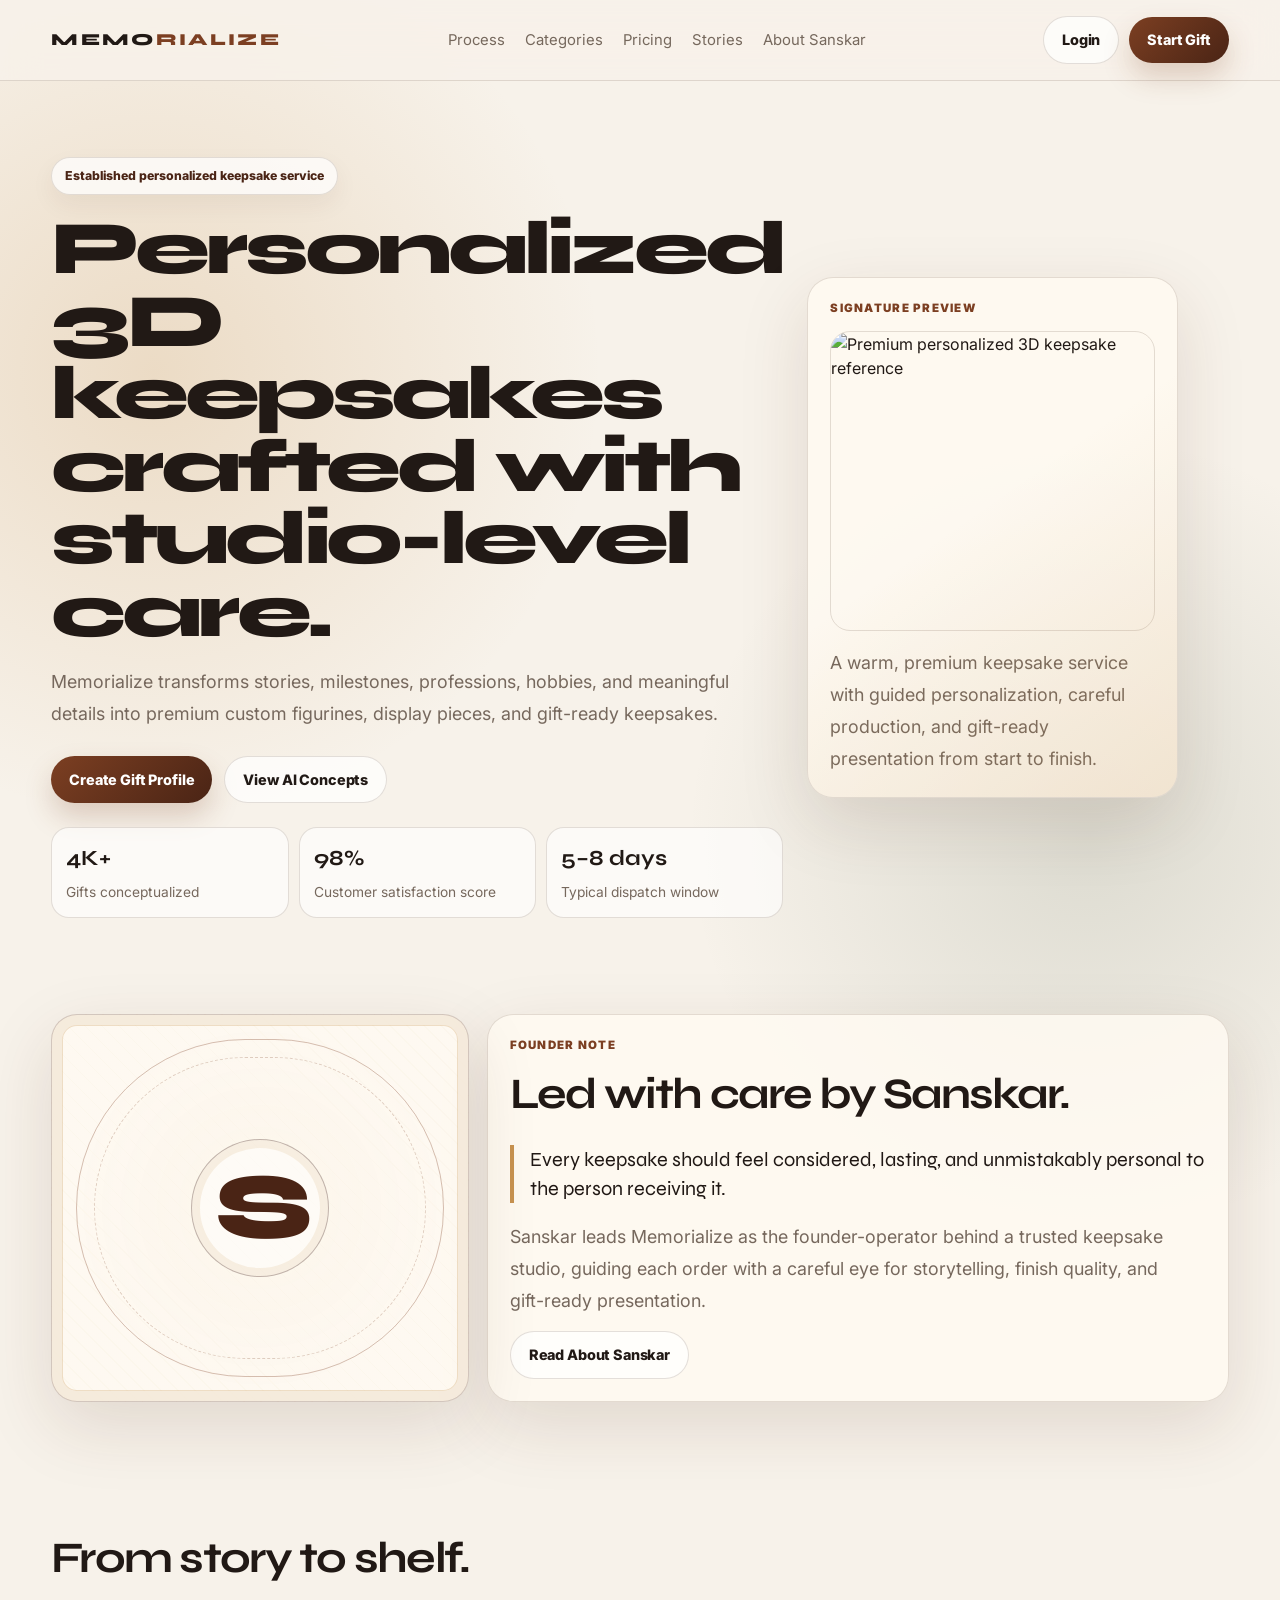
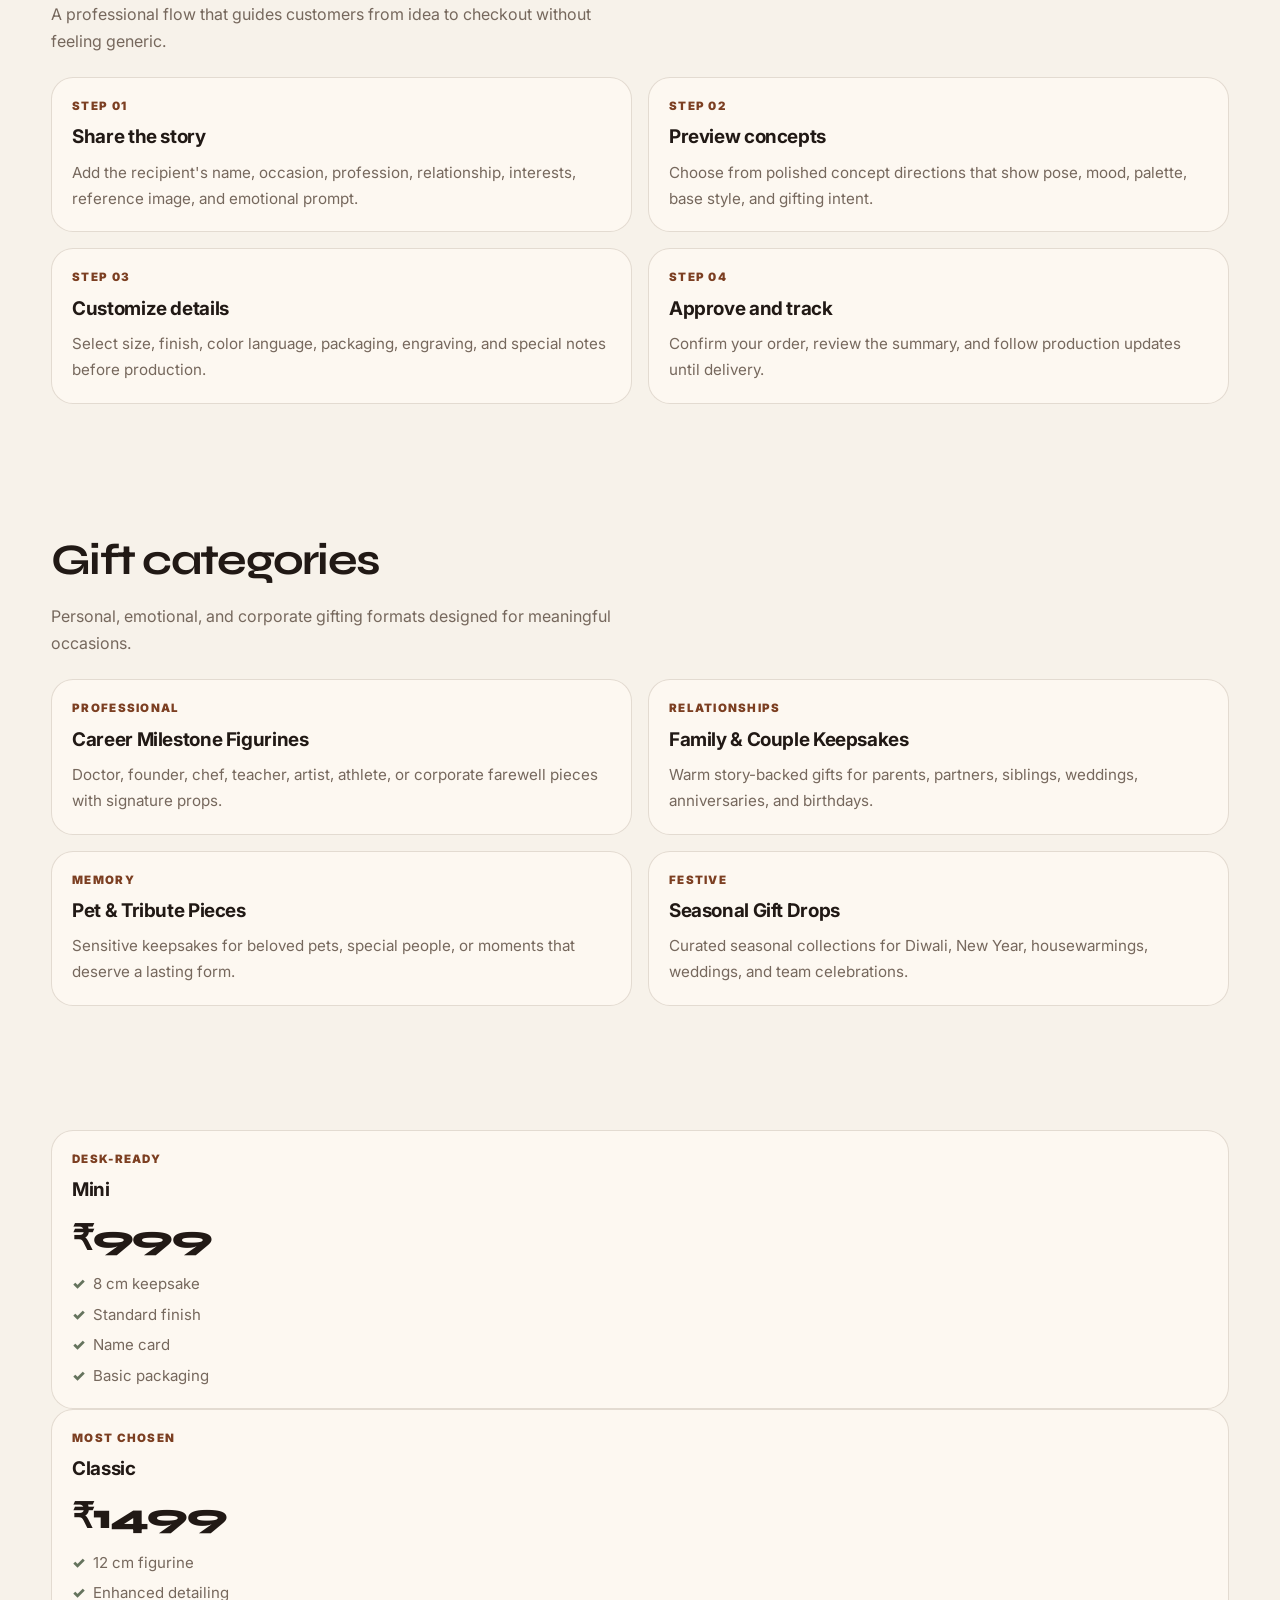
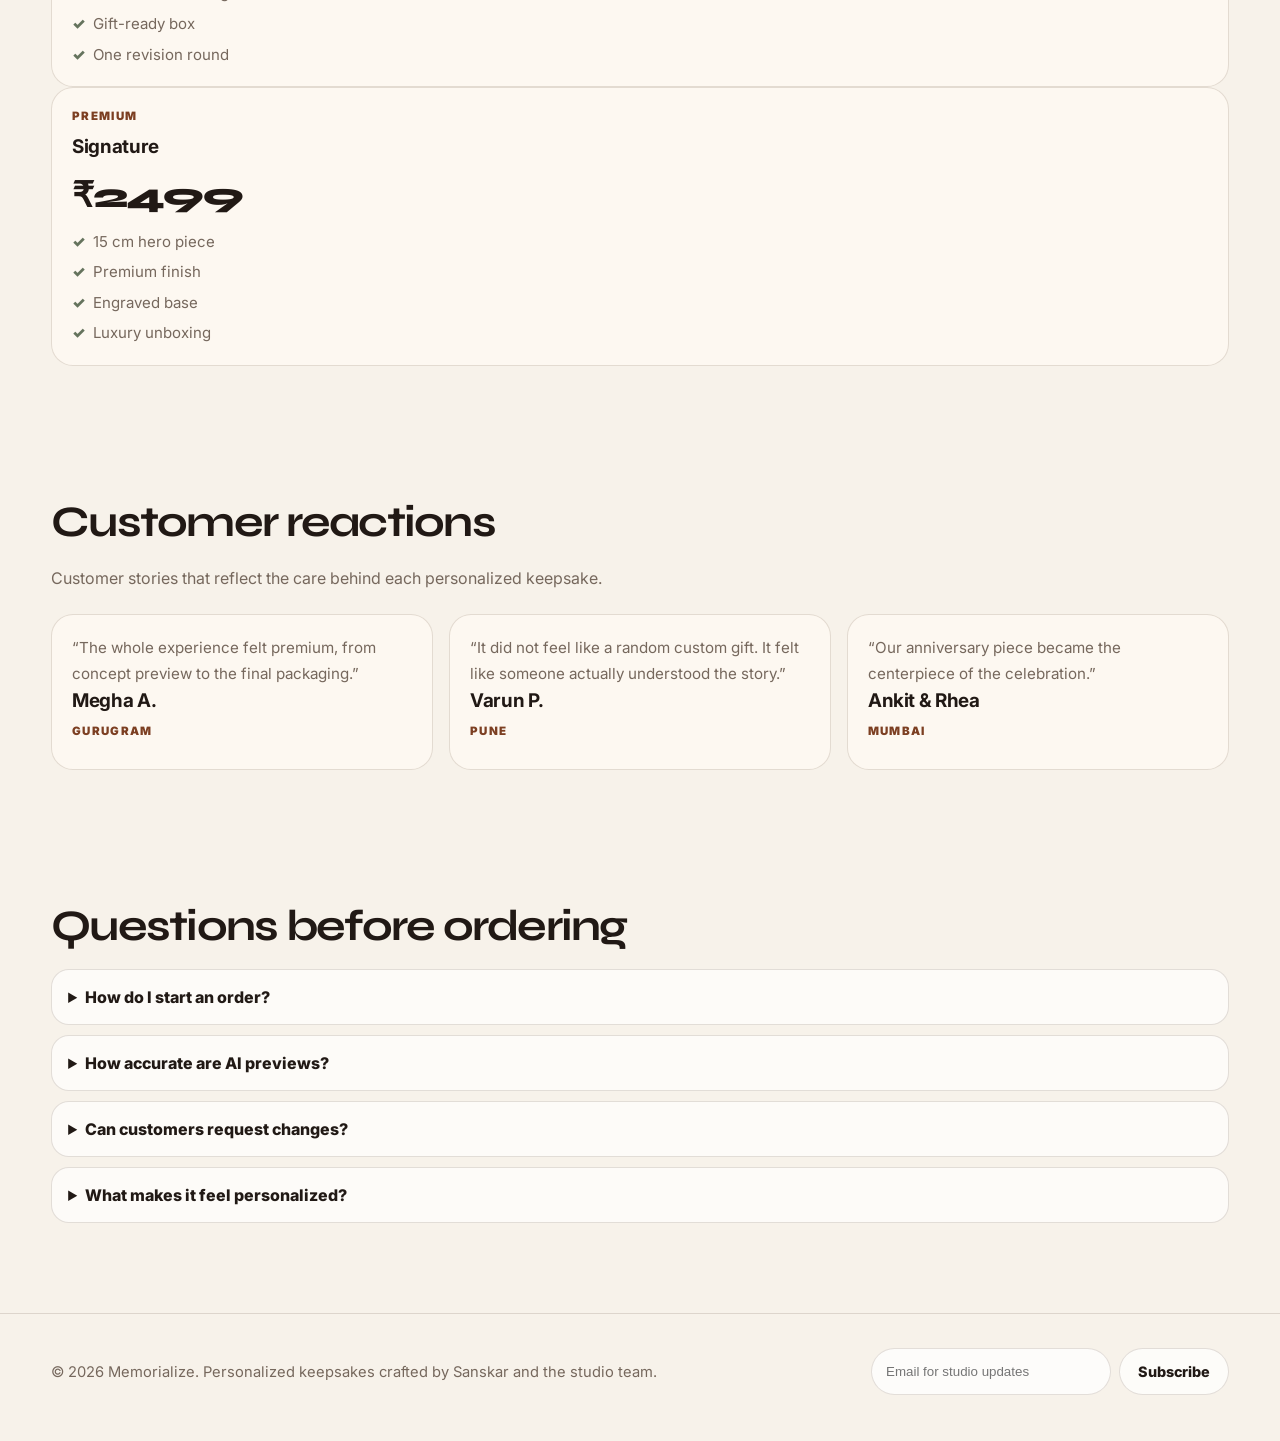
==== commit 4d0c899e: "Merge pull request #5 from sanskarmk/codex/update-brand-and-homepage-messaging Refine homepage and b" ====
--- a/index.html
+++ b/index.html
@@ -27,7 +27,7 @@
   <main class="container">
     <section class="hero">
       <div>
-        <span class="badge">Boutique 3D gifting studio</span>
+        <span class="badge">Established personalized keepsake service</span>
         <h1 class="grad" id="heroTitle"></h1>
         <p class="lead" id="heroSubtitle"></p>
         <div class="hero-actions">
@@ -39,18 +39,18 @@
       <aside class="card panel art-card">
         <div class="kicker">Signature preview</div>
         <img class="preview-image" id="heroImage" src="" alt="Gift visual style" />
-        <p class="lead">A warm, premium storefront for story-led keepsakes—designed to feel like a founder-owned brand, not a college project.</p>
+        <p class="lead">A warm, premium keepsake service with guided personalization, careful production, and gift-ready presentation from start to finish.</p>
       </aside>
     </section>
 
     <section class="section owner-strip">
-      <div class="owner-mark" aria-label="Memorialize heritage seal"><span>M</span><small>Est. 2026 · Founder led</small></div>
+      <div class="owner-mark"><span>S</span></div>
       <article class="card panel">
         <div class="kicker">Founder note</div>
-        <h2>Founder-led standards, service-led execution.</h2>
+        <h2>Led with care by Sanskar.</h2>
         <p class="quote" id="ownerQuote"></p>
         <p class="lead" id="ownerBio"></p>
-        <div class="card-actions"><a class="btn secondary" href="about.html">Read the Founder Story</a></div>
+        <div class="card-actions"><a class="btn secondary" href="about.html">Read About Sanskar</a></div>
       </article>
     </section>
 
@@ -60,17 +60,17 @@
     </section>
 
     <section id="categories" class="section">
-      <div class="section-heading"><div><h2>Gift categories</h2><p class="sub">Personal, emotional, and corporate gifting formats powered by JSON mock data.</p></div></div>
+      <div class="section-heading"><div><h2>Gift categories</h2><p class="sub">Personal, emotional, and corporate gifting formats designed for meaningful occasions.</p></div></div>
       <div class="grid-2" id="categoriesGrid"></div>
     </section>
 
     <section id="pricing" class="section">
-      <div class="section-heading"><div><h2>Clear premium pricing</h2><p class="sub">Mock packages with simple positioning for future payment integration.</p></div></div>
+      <div class="section-heading"><div><h2>Clear premium pricing</h2><p class="sub">Clear package options for different keepsake sizes, finishes, and gifting needs.</p></div></div>
       <div class="grid-3" id="pricing"></div>
     </section>
 
     <section class="section">
-      <div class="section-heading"><div><h2>Customer reactions</h2><p class="sub">Mock testimonials that create social proof for the brand experience.</p></div></div>
+      <div class="section-heading"><div><h2>Customer reactions</h2><p class="sub">Customer stories that reflect the care behind each personalized keepsake.</p></div></div>
       <div class="grid-3" id="testimonialsGrid"></div>
     </section>
 
@@ -82,8 +82,8 @@
 
   <footer class="footer">
     <div class="container footer-grid">
-      <p>© 2026 Memorialize. Passion-led personalized gifting by Sanskar.</p>
-      <form class="newsletter" id="newsletterForm"><input type="email" placeholder="Email for founder notes" required><button class="btn secondary" type="submit">Subscribe</button></form>
+      <p>© 2026 Memorialize. Personalized keepsakes crafted by Sanskar and the studio team.</p>
+      <form class="newsletter" id="newsletterForm"><input type="email" placeholder="Email for studio updates" required><button class="btn secondary" type="submit">Subscribe</button></form>
     </div>
   </footer>
 
